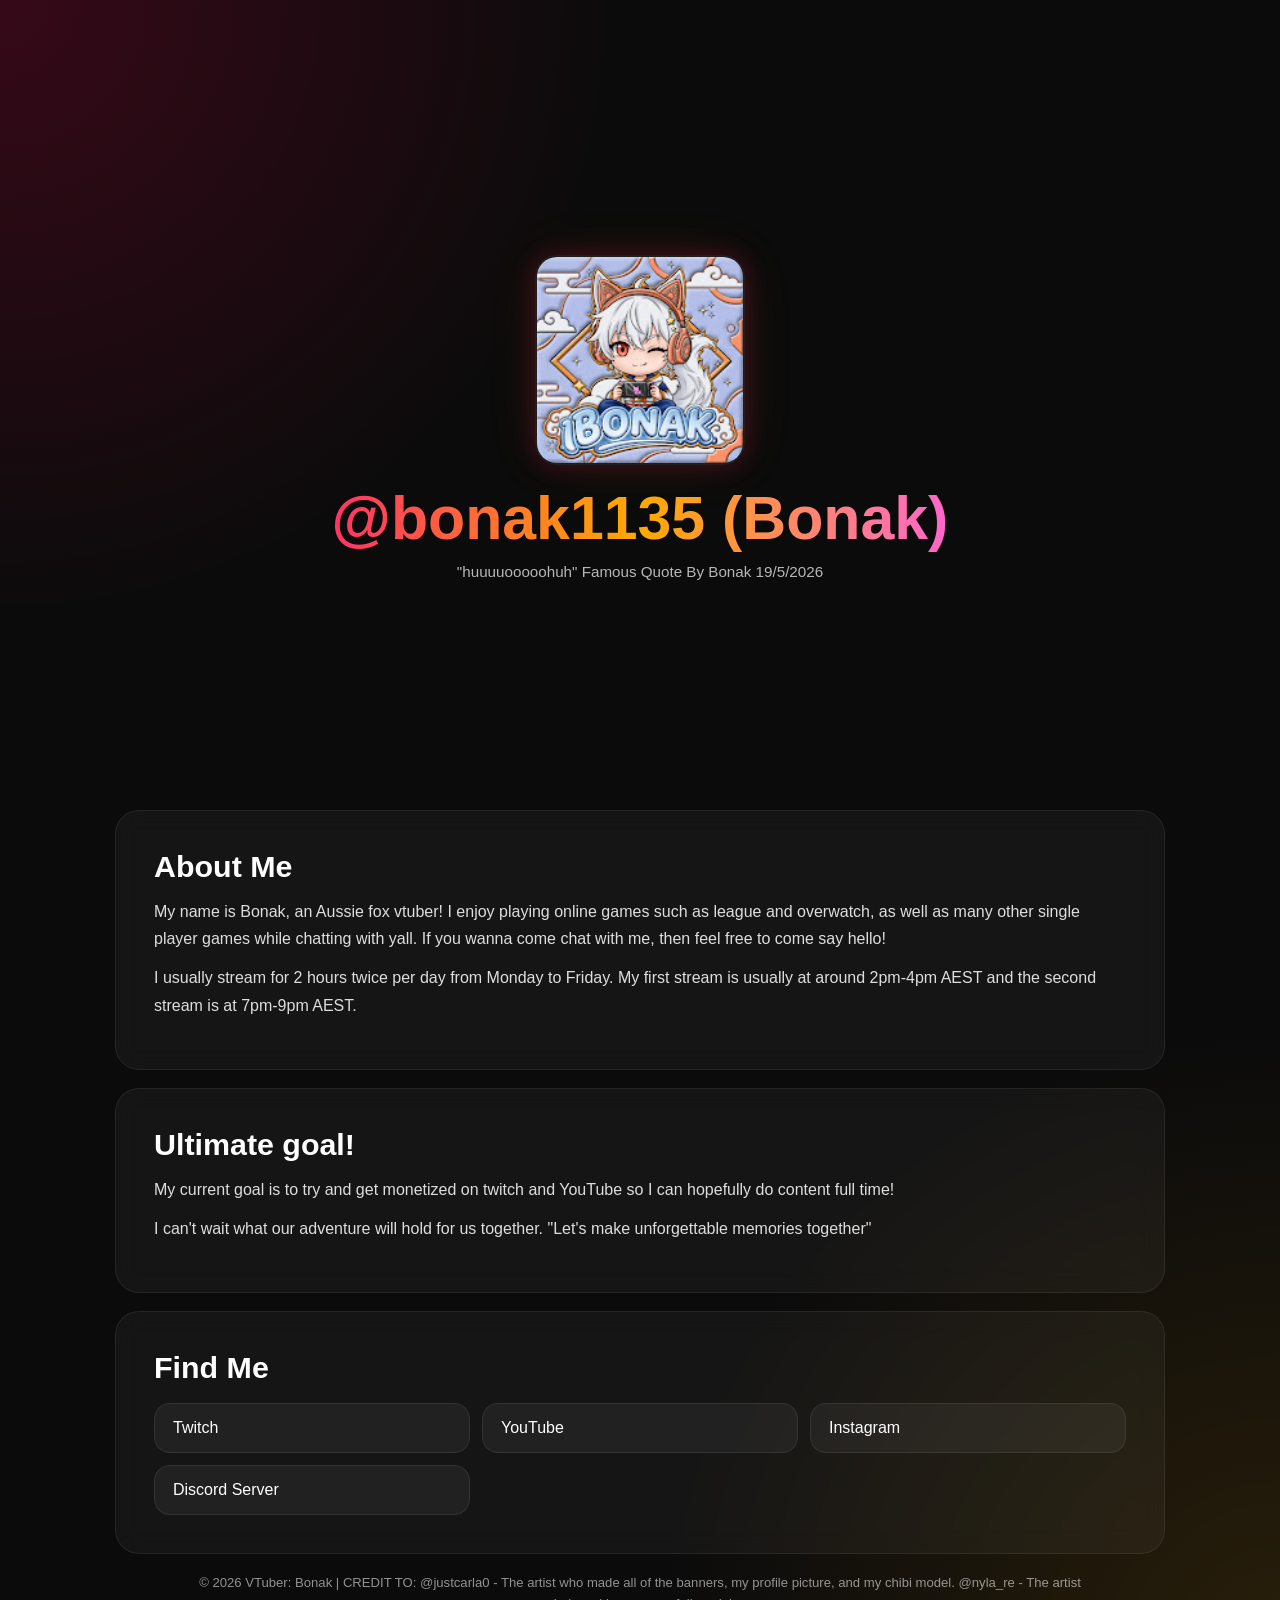
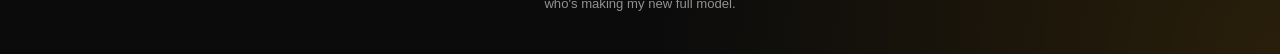
==== index.html @ 0e043fb2 "bonak vt" ====
<!DOCTYPE html>
<html lang="en">
<head>
    <meta charset="UTF-8">
    <meta name="viewport" content="width=device-width, initial-scale=1.0">

    <link rel="stylesheet" href="css/index.css">
    <link rel="icon" type="image/x-icon" href="pic/pfp.jpg">

<!-- Title shown in tab + preview -->
    <title>Bonak VTuber | Aussie Fox Streamer</title>

    <!-- Description for SEO -->
    <meta name="description" content="Aussie fox VTuber streaming games and more! Come chill, chat, and enjoy cozy chaotic vibes 🦊✨">

    <!-- Favicon / Share Images -->
    <link
      rel="icon"
      href="https://bonakvt.creatorpromote.com/pic/pfp.jpg"
      type="image/jpeg"
    />
    <link
      rel="shortcut icon"
      href="https://bonakvt.creatorpromote.com/pic/pfp.jpg"
    />
    <link
      rel="apple-touch-icon"
      href="https://bonakvt.creatorpromote.com/pic/pfp.jpg"
    />

    <!-- Open Graph Meta Tags (Discord, Facebook, etc.) -->
    <meta property="og:title" content="Bonak VTuber 🦊" />
    <meta
      property="og:description"
      content="Streamer streaming games and more! Come say hello ✨"
    />
    <meta
      property="og:image"
      content="https://bonakvt.creatorpromote.com/pic/pfp.jpg"
    />
    <meta
      property="og:url"
      content="https://bonakvt.creatorpromote.com"
    />
    <meta property="og:type" content="website" />

    <!-- Twitter Card -->
    <meta name="twitter:card" content="summary_large_image" />
    <meta name="twitter:title" content="Bonak VTuber 🦊" />
    <meta
      name="twitter:description"
      content="Streamer streaming games and more! Come say hello ✨"
    />
    <meta
      name="twitter:image"
      content="https://bonakvt.creatorpromote.com/pic/pfp.jpg"
    />

</head>
<body>

<!-- HERO -->
<section class="hero">
    <img src="pic/pfp.jpg" class="avatar">

    <h1>@bonak1135 (Bonak)</h1>
    <p class="tagline">"huuuuooooohuh" Famous Quote By Bonak 19/5/2026</p>
</section>

<!-- ABOUT -->
<section class="about">
    <h2>About Me</h2>
    <p>
        My name is Bonak, an Aussie fox vtuber! I enjoy playing online games such as league and overwatch, as well as many other single player games while chatting with yall. If you wanna come chat with me, then feel free to come say hello!
    </p>
    <p>
        I usually stream for 2 hours twice per day from Monday to Friday. My first stream is usually at around 2pm-4pm AEST and the second stream is at 7pm-9pm AEST.
</section>

<!-- Goal -->
<section class="about">
    <h2>Ultimate goal!</h2>
    <p>
       My current goal is to try and get monetized on twitch and YouTube so I can hopefully do content full time!
    </p>
    <p>
        I can't wait what our adventure will hold for us together. "Let's make unforgettable memories together"
</section>

<!-- LINKS -->
<section class="links">
    <h2>Find Me</h2>

    <div class="link-buttons">
        <a href="https://www.twitch.tv/bonak1135" target="_blank">Twitch</a>
        <a href="https://www.youtube.com/@Bonakvtuber" target="_blank">YouTube</a>
        <a href="https://www.instagram.com/bonak_vtuber/" target="_blank">Instagram</a>
        <a href="https://discord.gg/Z7ck9hPsJz" target="_blank">Discord Server</a>

    </div>
</section>

<footer>
    <p>© 2026 VTuber: Bonak | CREDIT TO: @justcarla0 - The artist who made all of the banners, my profile picture, and my chibi model. @nyla_re - The artist who's making my new full model.</p>
</footer>

</body>
</html>
---- css/index.css ----
/* RESET */
* {
    margin: 0;
    padding: 0;
    box-sizing: border-box;
}

html {
    scroll-behavior: smooth;
}

body {
    font-family: "Inter", sans-serif;

    background:
        radial-gradient(circle at top left, rgba(255, 0, 85, 0.18), transparent 30%),
        radial-gradient(circle at bottom right, rgba(255, 170, 0, 0.12), transparent 30%),
        #0b0b0b;

    color: white;

    min-height: 100vh;

    overflow-x: hidden;
}

/* GLOBAL */
section {
    width: 100%;
    padding: 25px 20px;
}

/* HERO */
.hero {
    min-height: 85vh;

    display: flex;
    flex-direction: column;
    justify-content: center;
    align-items: center;

    text-align: center;

    padding-top: 50px;
    padding-bottom: 25px;
}

.avatar {
    width: min(40vw, 210px);

    aspect-ratio: 1/1;

    object-fit: cover;

    border-radius: 22px;

    border: 2px solid rgba(255,255,255,0.08);

    box-shadow:
        0 0 25px rgba(255, 0, 85, 0.22),
        0 0 55px rgba(255, 170, 0, 0.08);

    transition: 0.3s ease;
}

.avatar:hover {
    transform: scale(1.02);
}

.hero h1 {
    margin-top: 18px;

    font-size: clamp(2rem, 5vw, 3.8rem);

    font-weight: 800;

    background: linear-gradient(
        90deg,
        #ff3366,
        #ffaa00,
        #ff66cc
    );

    -webkit-background-clip: text;
    -webkit-text-fill-color: transparent;
}

.tagline {
    margin-top: 10px;

    opacity: 0.7;

    font-size: 0.95rem;

    max-width: 550px;
}

/* CONTENT CARDS */
.about,
.links {
    width: min(100%, 950px);

    margin: 0 auto 18px auto;

    padding: 30px;

    background: rgba(255,255,255,0.045);

    border: 1px solid rgba(255,255,255,0.07);

    border-radius: 24px;

    backdrop-filter: blur(12px);
}

.about h2,
.links h2 {
    margin-bottom: 14px;

    font-size: clamp(1.4rem, 3vw, 1.9rem);

    font-weight: 700;
}

.about p {
    margin-bottom: 12px;

    line-height: 1.7;

    opacity: 0.86;
}

/* LINKS */
.link-buttons {
    display: grid;
    grid-template-columns: 1fr;

    gap: 12px;

    margin-top: 18px;
}

.link-buttons a {
    text-decoration: none;

    color: white;

    padding: 15px 18px;

    border-radius: 16px;

    background: rgba(255,255,255,0.05);

    border: 1px solid rgba(255,255,255,0.08);

    transition:
        transform 0.2s ease,
        background 0.2s ease,
        border 0.2s ease;
}

.link-buttons a:hover {
    transform: translateY(-2px);

    background:
        linear-gradient(
            90deg,
            rgba(255, 0, 85, 0.18),
            rgba(255, 170, 0, 0.18)
        );

    border: 1px solid rgba(255,255,255,0.16);
}

/* FOOTER */
footer {
    max-width: 950px;

    margin: 10px auto 40px auto;

    padding: 0 20px;

    text-align: center;

    font-size: 0.82rem;

    opacity: 0.55;

    line-height: 1.6;
}

/* TABLET */
@media (min-width: 700px) {

    section {
        padding: 35px 30px;
    }

    .about,
    .links {
        padding: 38px;
    }

    .link-buttons {
        grid-template-columns: repeat(3, 1fr);
    }
}

/* LARGE DESKTOP */
@media (min-width: 1200px) {

    .hero {
        min-height: 90vh;
    }

    .about,
    .links {
        width: min(100%, 1050px);
    }
}
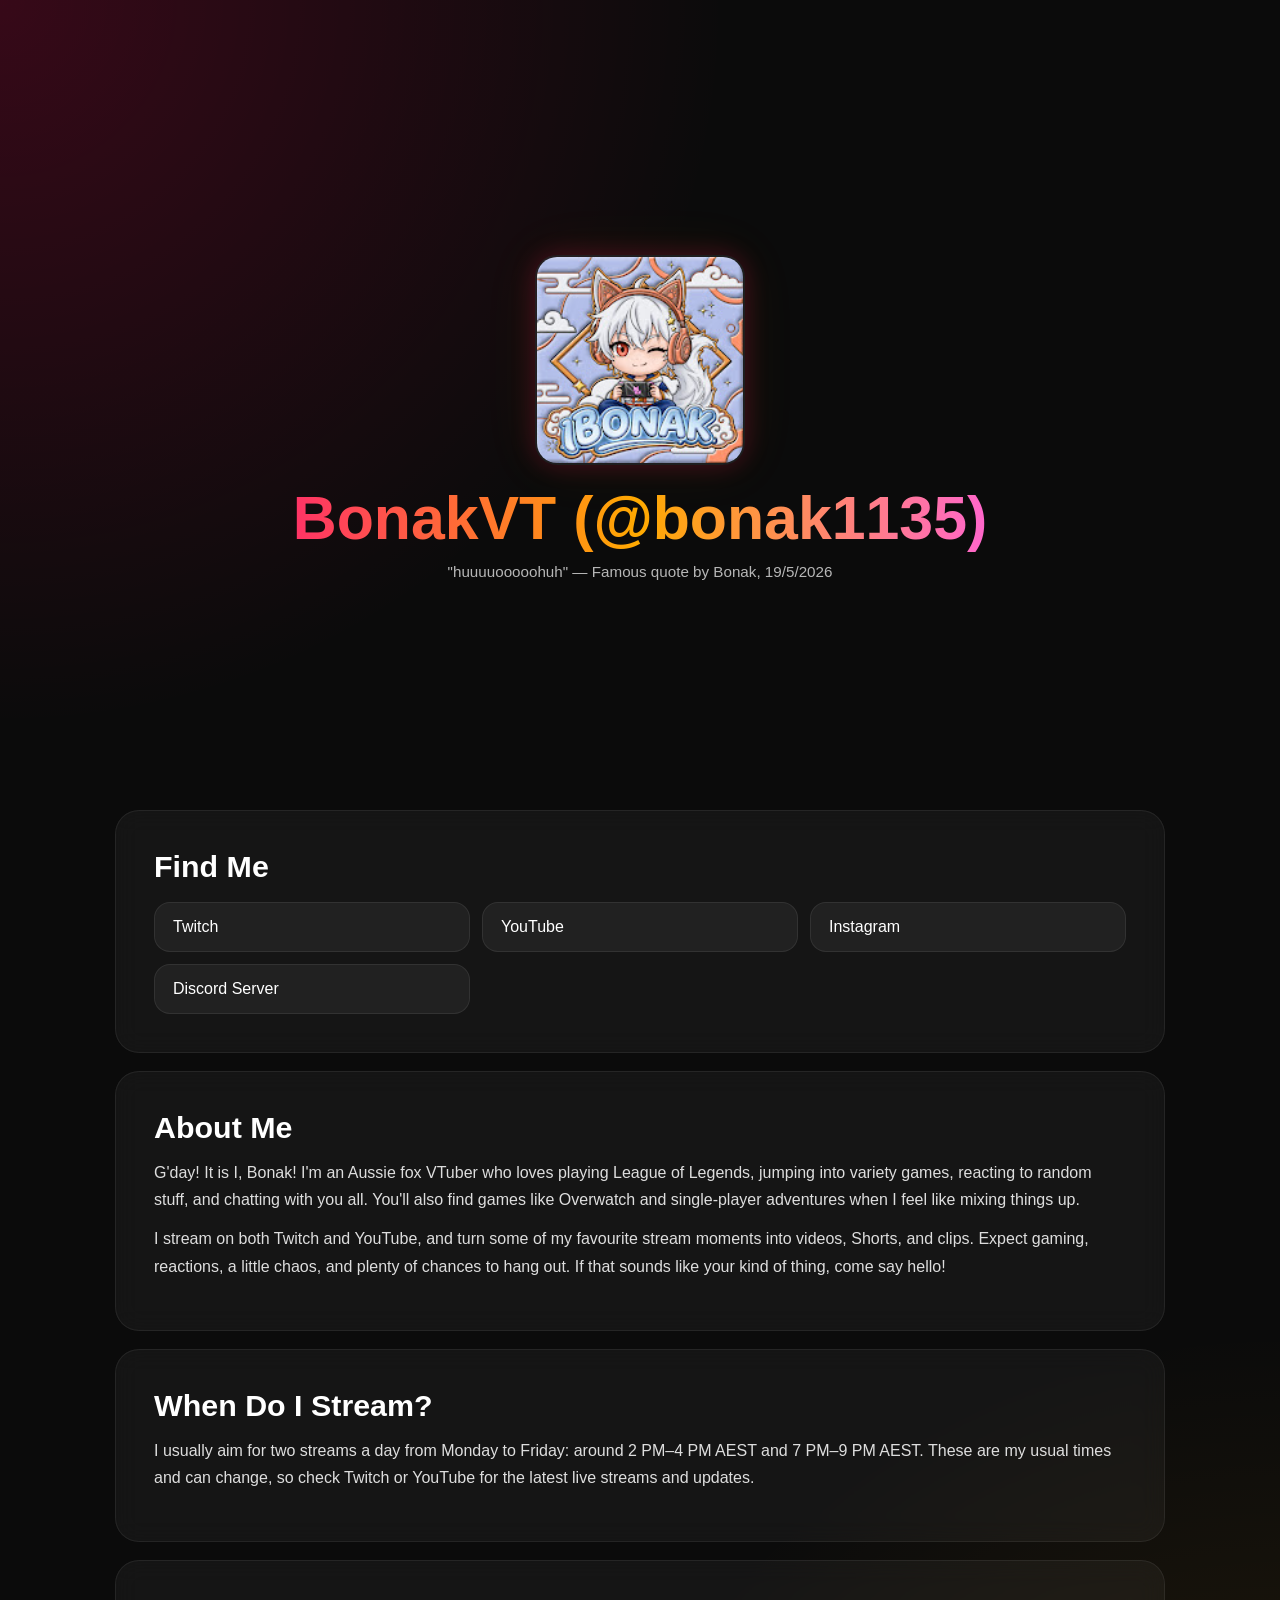
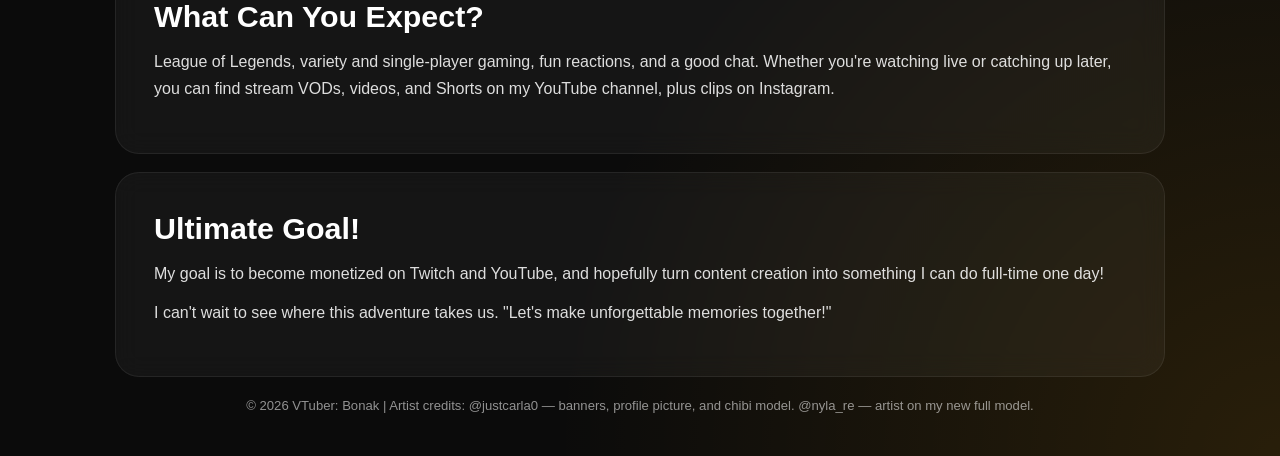
==== commit 1480334a: "update new indfo" ====
--- a/index.html
+++ b/index.html
@@ -1,3 +1,4 @@
+
 <!DOCTYPE html>
 <html lang="en">
 <head>
@@ -5,86 +6,37 @@
     <meta name="viewport" content="width=device-width, initial-scale=1.0">
 
     <link rel="stylesheet" href="css/index.css">
-    <link rel="icon" type="image/x-icon" href="pic/pfp.jpg">
 
-<!-- Title shown in tab + preview -->
-    <title>Bonak VTuber | Aussie Fox Streamer</title>
+    <!-- Page title and search description -->
+    <title>BonakVT | Aussie Fox VTuber &amp; Variety Streamer</title>
+    <meta name="description" content="Meet BonakVT, an Aussie fox VTuber streaming League of Legends, variety games, reactions, and chats on Twitch and YouTube. Check out clips, VODs, and more! 🦊">
 
-    <!-- Description for SEO -->
-    <meta name="description" content="Aussie fox VTuber streaming games and more! Come chill, chat, and enjoy cozy chaotic vibes 🦊✨">
+    <!-- Favicons -->
+    <link rel="icon" href="https://bonakvt.creatorpromote.com/pic/pfp.jpg" type="image/jpeg">
+    <link rel="shortcut icon" href="https://bonakvt.creatorpromote.com/pic/pfp.jpg">
+    <link rel="apple-touch-icon" href="https://bonakvt.creatorpromote.com/pic/pfp.jpg">
 
-    <!-- Favicon / Share Images -->
-    <link
-      rel="icon"
-      href="https://bonakvt.creatorpromote.com/pic/pfp.jpg"
-      type="image/jpeg"
-    />
-    <link
-      rel="shortcut icon"
-      href="https://bonakvt.creatorpromote.com/pic/pfp.jpg"
-    />
-    <link
-      rel="apple-touch-icon"
-      href="https://bonakvt.creatorpromote.com/pic/pfp.jpg"
-    />
+    <!-- Social sharing previews (Discord, Facebook, etc.) -->
+    <meta property="og:title" content="BonakVT 🦊 | Aussie Fox VTuber">
+    <meta property="og:description" content="League of Legends, variety gaming, reactions, and chaotic chats with Aussie fox VTuber Bonak. Catch streams, clips, and VODs!">
+    <meta property="og:image" content="https://bonakvt.creatorpromote.com/pic/pfp.jpg">
+    <meta property="og:url" content="https://bonakvt.creatorpromote.com">
+    <meta property="og:type" content="website">
 
-    <!-- Open Graph Meta Tags (Discord, Facebook, etc.) -->
-    <meta property="og:title" content="Bonak VTuber 🦊" />
-    <meta
-      property="og:description"
-      content="Streamer streaming games and more! Come say hello ✨"
-    />
-    <meta
-      property="og:image"
-      content="https://bonakvt.creatorpromote.com/pic/pfp.jpg"
-    />
-    <meta
-      property="og:url"
-      content="https://bonakvt.creatorpromote.com"
-    />
-    <meta property="og:type" content="website" />
-
-    <!-- Twitter Card -->
-    <meta name="twitter:card" content="summary_large_image" />
-    <meta name="twitter:title" content="Bonak VTuber 🦊" />
-    <meta
-      name="twitter:description"
-      content="Streamer streaming games and more! Come say hello ✨"
-    />
-    <meta
-      name="twitter:image"
-      content="https://bonakvt.creatorpromote.com/pic/pfp.jpg"
-    />
-
+    <!-- X / Twitter card -->
+    <meta name="twitter:card" content="summary_large_image">
+    <meta name="twitter:title" content="BonakVT 🦊 | Aussie Fox VTuber">
+    <meta name="twitter:description" content="League of Legends, variety games, reactions, and streams with BonakVT. Come hang out! 🦊">
+    <meta name="twitter:image" content="https://bonakvt.creatorpromote.com/pic/pfp.jpg">
 </head>
 <body>
 
 <!-- HERO -->
 <section class="hero">
-    <img src="pic/pfp.jpg" class="avatar">
+    <img src="pic/pfp.jpg" class="avatar" alt="BonakVT's fox VTuber profile picture">
 
-    <h1>@bonak1135 (Bonak)</h1>
-    <p class="tagline">"huuuuooooohuh" Famous Quote By Bonak 19/5/2026</p>
-</section>
-
-<!-- ABOUT -->
-<section class="about">
-    <h2>About Me</h2>
-    <p>
-        My name is Bonak, an Aussie fox vtuber! I enjoy playing online games such as league and overwatch, as well as many other single player games while chatting with yall. If you wanna come chat with me, then feel free to come say hello!
-    </p>
-    <p>
-        I usually stream for 2 hours twice per day from Monday to Friday. My first stream is usually at around 2pm-4pm AEST and the second stream is at 7pm-9pm AEST.
-</section>
-
-<!-- Goal -->
-<section class="about">
-    <h2>Ultimate goal!</h2>
-    <p>
-       My current goal is to try and get monetized on twitch and YouTube so I can hopefully do content full time!
-    </p>
-    <p>
-        I can't wait what our adventure will hold for us together. "Let's make unforgettable memories together"
+    <h1>BonakVT (@bonak1135)</h1>
+    <p class="tagline">"huuuuooooohuh" — Famous quote by Bonak, 19/5/2026</p>
 </section>
 
 <!-- LINKS -->
@@ -92,17 +44,68 @@
     <h2>Find Me</h2>
 
     <div class="link-buttons">
-        <a href="https://www.twitch.tv/bonak1135" target="_blank">Twitch</a>
-        <a href="https://www.youtube.com/@Bonakvtuber" target="_blank">YouTube</a>
-        <a href="https://www.instagram.com/bonak_vtuber/" target="_blank">Instagram</a>
-        <a href="https://discord.gg/Z7ck9hPsJz" target="_blank">Discord Server</a>
-
+        <a href="https://www.twitch.tv/bonak1135" target="_blank" rel="noopener noreferrer">Twitch</a>
+        <a href="https://www.youtube.com/@Bonakvtuber" target="_blank" rel="noopener noreferrer">YouTube</a>
+        <a href="https://www.instagram.com/bonak_vtuber/" target="_blank" rel="noopener noreferrer">Instagram</a>
+        <a href="https://discord.gg/Z7ck9hPsJz" target="_blank" rel="noopener noreferrer">Discord Server</a>
     </div>
 </section>
 
+<!-- ABOUT -->
+<section class="about">
+    <h2>About Me</h2>
+    <p>
+        G'day! It is I, Bonak! I'm an Aussie fox VTuber who loves playing League of Legends,
+        jumping into variety games, reacting to random stuff, and chatting with you all.
+        You'll also find games like Overwatch and single-player adventures when I feel like mixing things up.
+    </p>
+    <p>
+        I stream on both Twitch and YouTube, and turn some of my favourite stream moments into videos,
+        Shorts, and clips. Expect gaming, reactions, a little chaos, and plenty of chances to hang out.
+        If that sounds like your kind of thing, come say hello!
+    </p>
+</section>
+
+<!-- STREAMING SCHEDULE -->
+<section class="about">
+    <h2>When Do I Stream?</h2>
+    <p>
+        I usually aim for two streams a day from Monday to Friday: around 2 PM–4 PM AEST
+        and 7 PM–9 PM AEST. These are my usual times and can change, so check Twitch or
+        YouTube for the latest live streams and updates.
+    </p>
+</section>
+
+<!-- CONTENT -->
+<section class="about">
+    <h2>What Can You Expect?</h2>
+    <p>
+        League of Legends, variety and single-player gaming, fun reactions, and a good chat.
+        Whether you're watching live or catching up later, you can find stream VODs,
+        videos, and Shorts on my YouTube channel, plus clips on Instagram.
+    </p>
+</section>
+
+<!-- GOAL -->
+<section class="about">
+    <h2>Ultimate Goal!</h2>
+    <p>
+        My goal is to become monetized on Twitch and YouTube, and hopefully turn content
+        creation into something I can do full-time one day!
+    </p>
+    <p>
+        I can't wait to see where this adventure takes us. "Let's make unforgettable memories together!"
+    </p>
+</section>
+
+
+
 <footer>
-    <p>© 2026 VTuber: Bonak | CREDIT TO: @justcarla0 - The artist who made all of the banners, my profile picture, and my chibi model. @nyla_re - The artist who's making my new full model.</p>
+    <p>
+        © 2026 VTuber: Bonak | Artist credits: @justcarla0 — banners, profile picture, and chibi model.
+        @nyla_re — artist on my new full model.
+    </p>
 </footer>
 
 </body>
-</html>+</html>
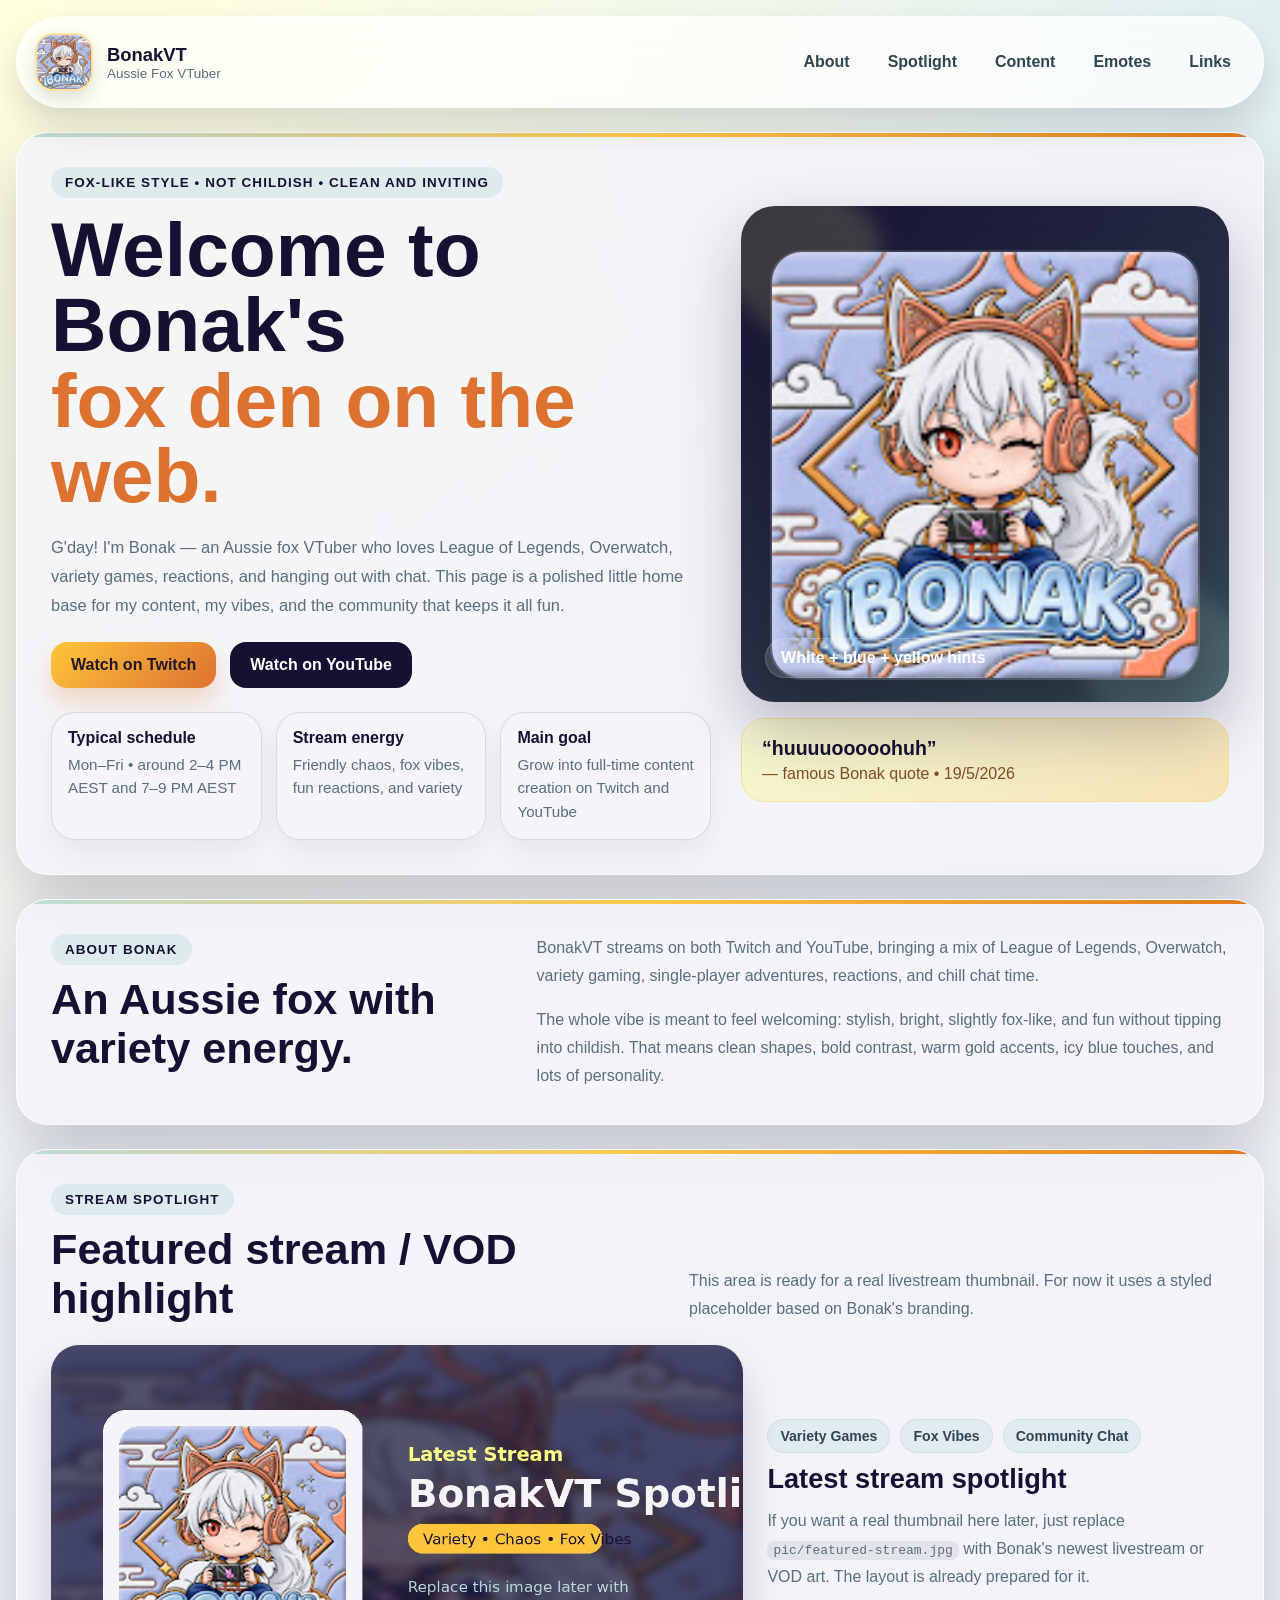
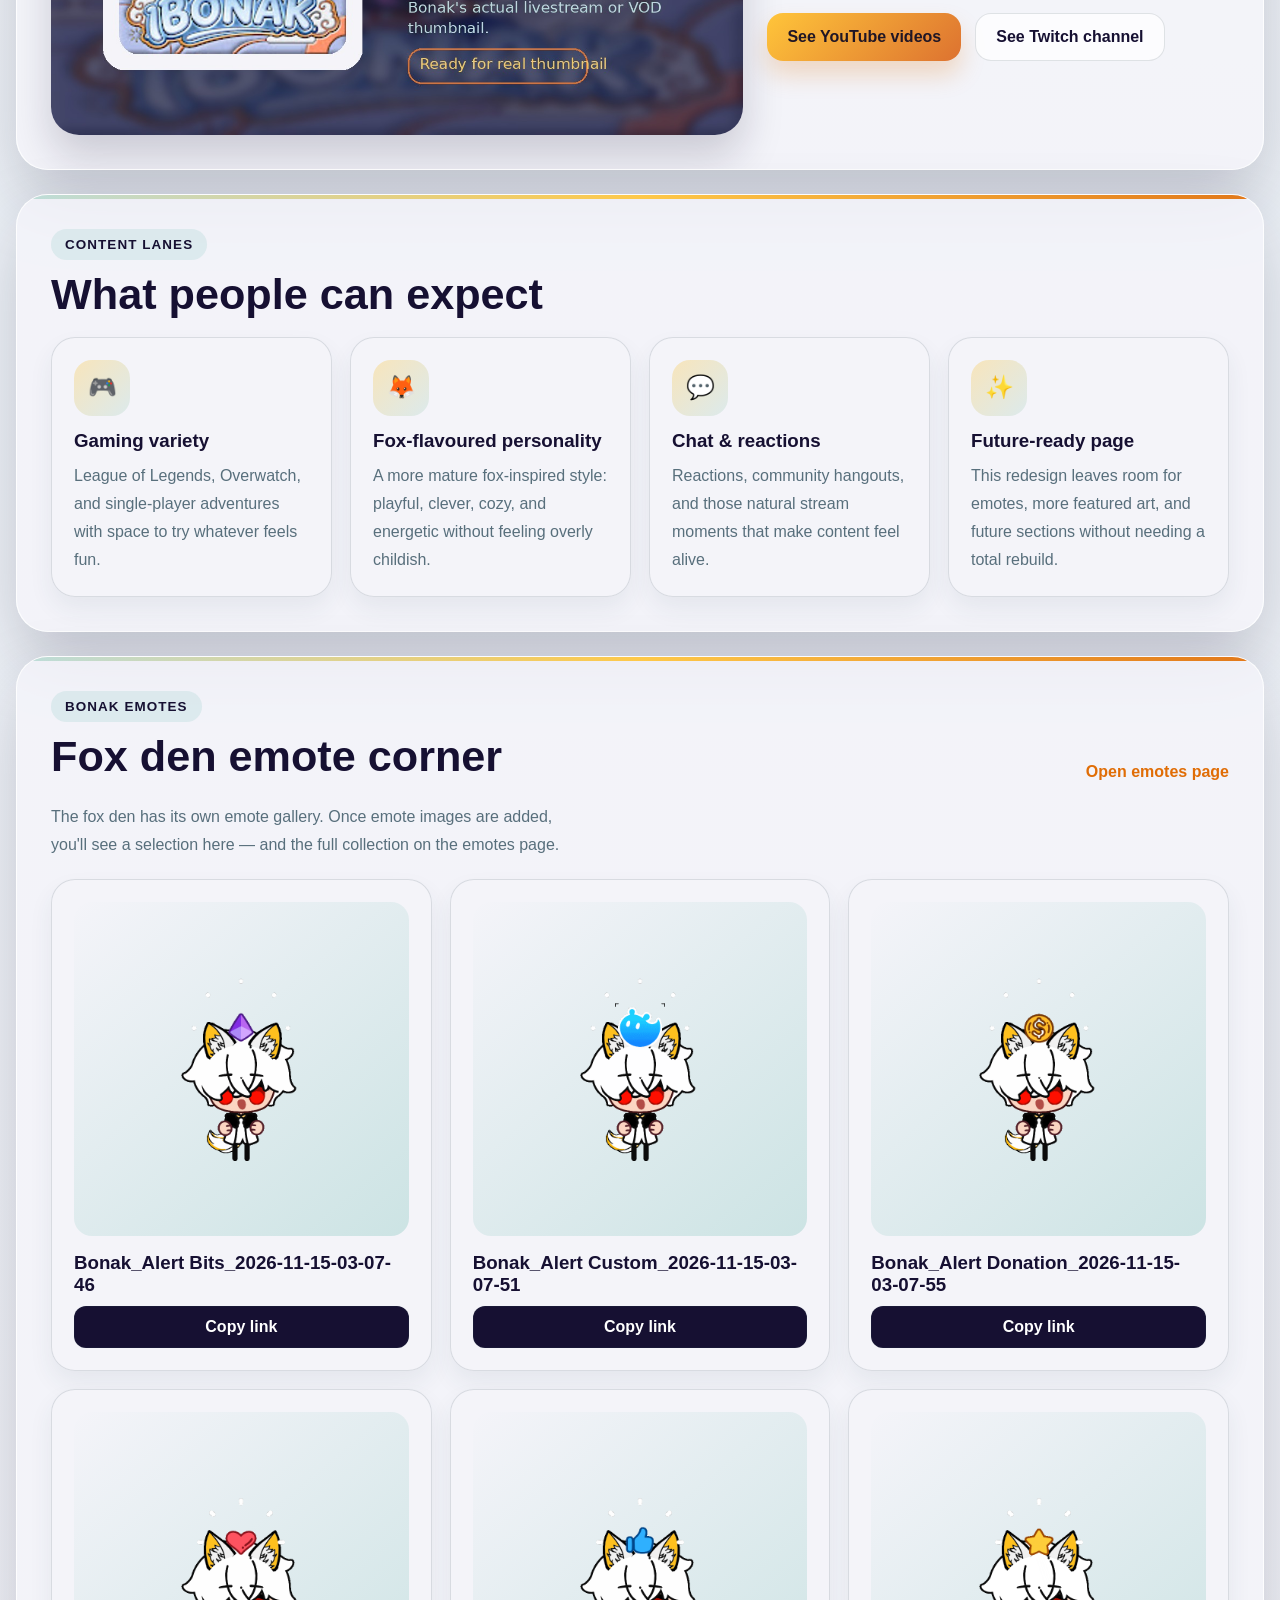
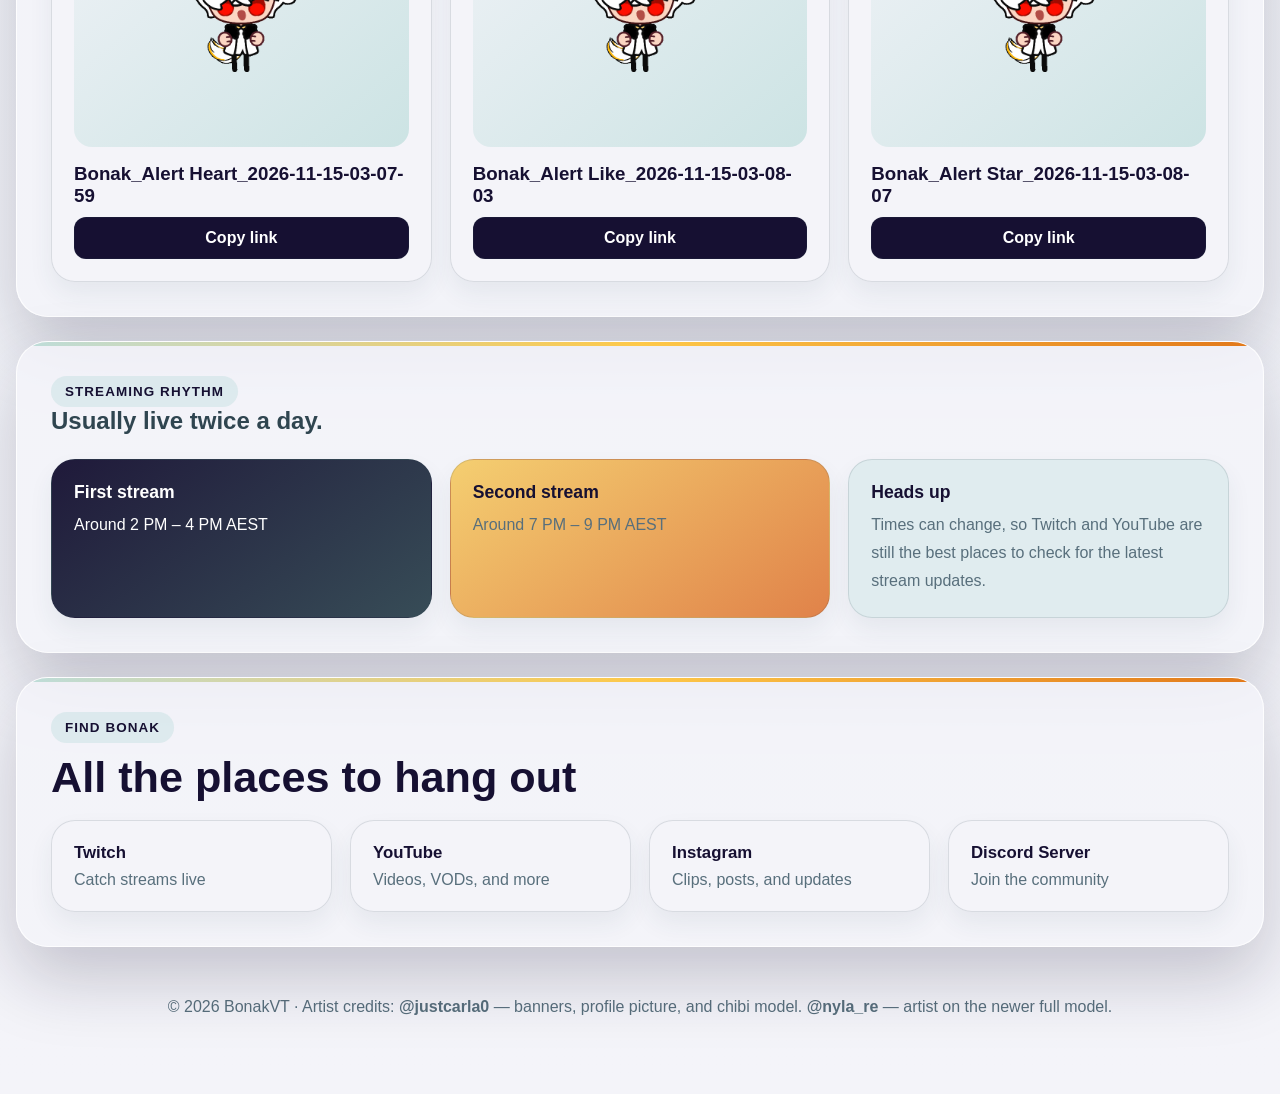
==== commit 7614e4d9: "emotes" ====
--- a/index.html
+++ b/index.html
@@ -1,111 +1,247 @@
-
 <!DOCTYPE html>
 <html lang="en">
 <head>
-    <meta charset="UTF-8">
-    <meta name="viewport" content="width=device-width, initial-scale=1.0">
-
-    <link rel="stylesheet" href="css/index.css">
-
-    <!-- Page title and search description -->
-    <title>BonakVT | Aussie Fox VTuber &amp; Variety Streamer</title>
-    <meta name="description" content="Meet BonakVT, an Aussie fox VTuber streaming League of Legends, variety games, reactions, and chats on Twitch and YouTube. Check out clips, VODs, and more! 🦊">
-
-    <!-- Favicons -->
-    <link rel="icon" href="https://bonakvt.creatorpromote.com/pic/pfp.jpg" type="image/jpeg">
-    <link rel="shortcut icon" href="https://bonakvt.creatorpromote.com/pic/pfp.jpg">
-    <link rel="apple-touch-icon" href="https://bonakvt.creatorpromote.com/pic/pfp.jpg">
-
-    <!-- Social sharing previews (Discord, Facebook, etc.) -->
-    <meta property="og:title" content="BonakVT 🦊 | Aussie Fox VTuber">
-    <meta property="og:description" content="League of Legends, variety gaming, reactions, and chaotic chats with Aussie fox VTuber Bonak. Catch streams, clips, and VODs!">
-    <meta property="og:image" content="https://bonakvt.creatorpromote.com/pic/pfp.jpg">
-    <meta property="og:url" content="https://bonakvt.creatorpromote.com">
-    <meta property="og:type" content="website">
-
-    <!-- X / Twitter card -->
-    <meta name="twitter:card" content="summary_large_image">
-    <meta name="twitter:title" content="BonakVT 🦊 | Aussie Fox VTuber">
-    <meta name="twitter:description" content="League of Legends, variety games, reactions, and streams with BonakVT. Come hang out! 🦊">
-    <meta name="twitter:image" content="https://bonakvt.creatorpromote.com/pic/pfp.jpg">
+  <meta charset="UTF-8">
+  <meta name="viewport" content="width=device-width, initial-scale=1.0">
+  <title>BonakVT | Aussie Fox VTuber</title>
+  <meta name="description" content="BonakVT is an Aussie fox VTuber bringing variety games, livestream chaos, chill chats, and unforgettable vibes across Twitch and YouTube.">
+  <meta property="og:title" content="BonakVT 🦊 | Aussie Fox VTuber">
+  <meta property="og:description" content="Variety streams, fun chaos, fox vibes, and a clean new home for BonakVT.">
+  <meta property="og:image" content="https://bonakvt.creatorpromote.com/pic/pfp.jpg">
+  <meta property="og:url" content="https://bonakvt.creatorpromote.com">
+  <meta property="og:type" content="website">
+  <meta name="twitter:card" content="summary_large_image">
+  <meta name="twitter:title" content="BonakVT 🦊 | Aussie Fox VTuber">
+  <meta name="twitter:description" content="Step into BonakVT's fox den for variety streams, fun chaos, and community vibes.">
+  <meta name="twitter:image" content="https://bonakvt.creatorpromote.com/pic/pfp.jpg">
+  <link rel="icon" href="pic/pfp.jpg" type="image/jpeg">
+  <link rel="shortcut icon" href="pic/pfp.jpg">
+  <link rel="apple-touch-icon" href="pic/pfp.jpg">
+  <link rel="stylesheet" href="css/index.css">
 </head>
 <body>
-
-<!-- HERO -->
-<section class="hero">
-    <img src="pic/pfp.jpg" class="avatar" alt="BonakVT's fox VTuber profile picture">
-
-    <h1>BonakVT (@bonak1135)</h1>
-    <p class="tagline">"huuuuooooohuh" — Famous quote by Bonak, 19/5/2026</p>
-</section>
-
-<!-- LINKS -->
-<section class="links">
-    <h2>Find Me</h2>
-
-    <div class="link-buttons">
-        <a href="https://www.twitch.tv/bonak1135" target="_blank" rel="noopener noreferrer">Twitch</a>
-        <a href="https://www.youtube.com/@Bonakvtuber" target="_blank" rel="noopener noreferrer">YouTube</a>
-        <a href="https://www.instagram.com/bonak_vtuber/" target="_blank" rel="noopener noreferrer">Instagram</a>
-        <a href="https://discord.gg/Z7ck9hPsJz" target="_blank" rel="noopener noreferrer">Discord Server</a>
-    </div>
-</section>
-
-<!-- ABOUT -->
-<section class="about">
-    <h2>About Me</h2>
-    <p>
-        G'day! It is I, Bonak! I'm an Aussie fox VTuber who loves playing League of Legends,
-        jumping into variety games, reacting to random stuff, and chatting with you all.
-        You'll also find games like Overwatch and single-player adventures when I feel like mixing things up.
-    </p>
-    <p>
-        I stream on both Twitch and YouTube, and turn some of my favourite stream moments into videos,
-        Shorts, and clips. Expect gaming, reactions, a little chaos, and plenty of chances to hang out.
-        If that sounds like your kind of thing, come say hello!
-    </p>
-</section>
-
-<!-- STREAMING SCHEDULE -->
-<section class="about">
-    <h2>When Do I Stream?</h2>
-    <p>
-        I usually aim for two streams a day from Monday to Friday: around 2 PM–4 PM AEST
-        and 7 PM–9 PM AEST. These are my usual times and can change, so check Twitch or
-        YouTube for the latest live streams and updates.
-    </p>
-</section>
-
-<!-- CONTENT -->
-<section class="about">
-    <h2>What Can You Expect?</h2>
-    <p>
-        League of Legends, variety and single-player gaming, fun reactions, and a good chat.
-        Whether you're watching live or catching up later, you can find stream VODs,
-        videos, and Shorts on my YouTube channel, plus clips on Instagram.
-    </p>
-</section>
-
-<!-- GOAL -->
-<section class="about">
-    <h2>Ultimate Goal!</h2>
-    <p>
-        My goal is to become monetized on Twitch and YouTube, and hopefully turn content
-        creation into something I can do full-time one day!
-    </p>
-    <p>
-        I can't wait to see where this adventure takes us. "Let's make unforgettable memories together!"
-    </p>
-</section>
-
-
-
-<footer>
-    <p>
-        © 2026 VTuber: Bonak | Artist credits: @justcarla0 — banners, profile picture, and chibi model.
-        @nyla_re — artist on my new full model.
-    </p>
-</footer>
-
+  <div class="site-shell">
+    <header class="topbar">
+      <a class="brand" href="#top" aria-label="BonakVT home">
+        <img src="pic/pfp.jpg" alt="BonakVT profile picture" class="brand-avatar">
+        <div>
+          <span class="brand-name">BonakVT</span>
+          <span class="brand-sub">Aussie Fox VTuber</span>
+        </div>
+      </a>
+
+      <button class="nav-toggle" aria-expanded="false" aria-label="Open menu">
+        <span></span><span></span><span></span>
+      </button>
+
+      <nav class="nav-menu">
+        <a href="#about">About</a>
+        <a href="#spotlight">Spotlight</a>
+        <a href="#content">Content</a>
+        <a href="#emotes">Emotes</a>
+        <a href="#links">Links</a>
+      </nav>
+    </header>
+
+    <main id="top">
+      <section class="hero panel hero-panel">
+        <div class="hero-copy">
+          <span class="eyebrow">Fox-like style • not childish • clean and inviting</span>
+          <h1>Welcome to Bonak's<br><span>fox den on the web.</span></h1>
+          <p class="hero-text">
+            G'day! I'm Bonak — an Aussie fox VTuber who loves League of Legends, Overwatch, variety games,
+            reactions, and hanging out with chat. This page is a polished little home base for my content,
+            my vibes, and the community that keeps it all fun.
+          </p>
+
+          <div class="hero-actions">
+            <a href="https://www.twitch.tv/bonakvt" target="_blank" rel="noopener noreferrer" class="btn btn-primary">Watch on Twitch</a>
+            <a href="https://www.youtube.com/@Bonakvtuber" target="_blank" rel="noopener noreferrer" class="btn btn-secondary">Watch on YouTube</a>
+          </div>
+
+          <div class="hero-meta">
+            <article class="meta-card">
+              <strong>Typical schedule</strong>
+              <span>Mon–Fri • around 2–4 PM AEST and 7–9 PM AEST</span>
+            </article>
+            <article class="meta-card">
+              <strong>Stream energy</strong>
+              <span>Friendly chaos, fox vibes, fun reactions, and variety</span>
+            </article>
+            <article class="meta-card">
+              <strong>Main goal</strong>
+              <span>Grow into full-time content creation on Twitch and YouTube</span>
+            </article>
+          </div>
+        </div>
+
+        <div class="hero-visual">
+          <div class="visual-card">
+            <div class="visual-glow"></div>
+            <img src="pic/pfp.jpg" alt="BonakVT fox VTuber avatar" class="hero-avatar">
+            <div class="visual-badge">White + blue + yellow hints</div>
+          </div>
+          <div class="quote-box">
+            <p>“huuuuooooohuh”</p>
+            <span>— famous Bonak quote • 19/5/2026</span>
+          </div>
+        </div>
+      </section>
+
+      <section id="about" class="panel split-panel">
+        <div>
+          <span class="section-kicker">About Bonak</span>
+          <h2>An Aussie fox with variety energy.</h2>
+        </div>
+        <div class="copy-stack">
+          <p>
+            BonakVT streams on both Twitch and YouTube, bringing a mix of League of Legends,
+            Overwatch, variety gaming, single-player adventures, reactions, and chill chat time.
+          </p>
+          <p>
+            The whole vibe is meant to feel welcoming: stylish, bright, slightly fox-like,
+            and fun without tipping into childish. That means clean shapes, bold contrast,
+            warm gold accents, icy blue touches, and lots of personality.
+          </p>
+        </div>
+      </section>
+
+      <section id="spotlight" class="panel spotlight-panel">
+        <div class="panel-heading">
+          <div>
+            <span class="section-kicker">Stream spotlight</span>
+            <h2>Featured stream / VOD highlight</h2>
+          </div>
+          <p class="section-note">This area is ready for a real livestream thumbnail. For now it uses a styled placeholder based on Bonak's branding.</p>
+        </div>
+
+        <div class="spotlight-layout">
+          <div class="spotlight-thumb-wrap">
+            <img src="pic/featured-stream.jpg" alt="BonakVT featured stream thumbnail placeholder" class="spotlight-thumb">
+          </div>
+
+          <div class="spotlight-info">
+            <div class="pill-row">
+              <span class="pill">Variety Games</span>
+              <span class="pill">Fox Vibes</span>
+              <span class="pill">Community Chat</span>
+            </div>
+            <h3>Latest stream spotlight</h3>
+            <p>
+              If you want a real thumbnail here later, just replace <code>pic/featured-stream.jpg</code> with Bonak's newest livestream or VOD art.
+              The layout is already prepared for it.
+            </p>
+            <div class="spotlight-actions">
+              <a href="https://www.youtube.com/@Bonakvtuber" target="_blank" rel="noopener noreferrer" class="btn btn-primary">See YouTube videos</a>
+              <a href="https://www.twitch.tv/bonakvt" target="_blank" rel="noopener noreferrer" class="btn btn-ghost">See Twitch channel</a>
+            </div>
+          </div>
+        </div>
+      </section>
+
+      <section id="content" class="panel">
+        <div class="panel-heading compact-gap">
+          <div>
+            <span class="section-kicker">Content lanes</span>
+            <h2>What people can expect</h2>
+          </div>
+        </div>
+        <div class="content-grid">
+          <article class="content-card">
+            <div class="content-icon">🎮</div>
+            <h3>Gaming variety</h3>
+            <p>League of Legends, Overwatch, and single-player adventures with space to try whatever feels fun.</p>
+          </article>
+          <article class="content-card">
+            <div class="content-icon">🦊</div>
+            <h3>Fox-flavoured personality</h3>
+            <p>A more mature fox-inspired style: playful, clever, cozy, and energetic without feeling overly childish.</p>
+          </article>
+          <article class="content-card">
+            <div class="content-icon">💬</div>
+            <h3>Chat & reactions</h3>
+            <p>Reactions, community hangouts, and those natural stream moments that make content feel alive.</p>
+          </article>
+          <article class="content-card">
+            <div class="content-icon">✨</div>
+            <h3>Future-ready page</h3>
+            <p>This redesign leaves room for emotes, more featured art, and future sections without needing a total rebuild.</p>
+          </article>
+        </div>
+      </section>
+
+      <section id="emotes" class="panel emote-panel">
+        <div class="panel-heading">
+          <div>
+            <span class="section-kicker">Bonak emotes</span>
+            <h2>Fox den emote corner</h2>
+          </div>
+          <a href="emotes.html" class="text-link">Open emotes page</a>
+        </div>
+        <p class="section-note left-align">
+          The fox den has its own emote gallery. Once emote images are added, you'll see a selection here — and the full collection on the emotes page.
+        </p>
+        <div id="homepage-emote-gallery" class="emote-grid"></div>
+      </section>
+
+      <section class="panel schedule-panel">
+        <div>
+          <span class="section-kicker">Streaming rhythm</span>
+          <h2>Usually live twice a day.</h2>
+        </div>
+        <div class="schedule-grid">
+          <div class="schedule-card dark">
+            <strong>First stream</strong>
+            <span>Around 2 PM – 4 PM AEST</span>
+          </div>
+          <div class="schedule-card warm">
+            <strong>Second stream</strong>
+            <span>Around 7 PM – 9 PM AEST</span>
+          </div>
+          <div class="schedule-card light">
+            <strong>Heads up</strong>
+            <span>Times can change, so Twitch and YouTube are still the best places to check for the latest stream updates.</span>
+          </div>
+        </div>
+      </section>
+
+      <section id="links" class="panel links-panel">
+        <div class="panel-heading compact-gap">
+          <div>
+            <span class="section-kicker">Find Bonak</span>
+            <h2>All the places to hang out</h2>
+          </div>
+        </div>
+        <div class="link-buttons">
+          <a href="https://www.twitch.tv/bonakvt" target="_blank" rel="noopener noreferrer" class="link-card">
+            <strong>Twitch</strong>
+            <span>Catch streams live</span>
+          </a>
+          <a href="https://www.youtube.com/@Bonakvtuber" target="_blank" rel="noopener noreferrer" class="link-card">
+            <strong>YouTube</strong>
+            <span>Videos, VODs, and more</span>
+          </a>
+          <a href="https://www.instagram.com/bonak_vtuber/" target="_blank" rel="noopener noreferrer" class="link-card">
+            <strong>Instagram</strong>
+            <span>Clips, posts, and updates</span>
+          </a>
+          <a href="https://discord.gg/Z7ck9hPsJz" target="_blank" rel="noopener noreferrer" class="link-card">
+            <strong>Discord Server</strong>
+            <span>Join the community</span>
+          </a>
+        </div>
+      </section>
+    </main>
+
+    <footer class="footer">
+      <p>
+        © <span id="year"></span> BonakVT · Artist credits: <strong>@justcarla0</strong> — banners, profile picture, and chibi model.
+        <strong>@nyla_re</strong> — artist on the newer full model.
+      </p>
+    </footer>
+  </div>
+
+  <script src="js/index.js"></script>
+  <script src="js/emotes.js" defer></script>
 </body>
 </html>
--- a/css/index.css
+++ b/css/index.css
@@ -1,220 +1,448 @@
-/* RESET */
-* {
-    margin: 0;
-    padding: 0;
-    box-sizing: border-box;
-}
-
-html {
-    scroll-behavior: smooth;
-}
-
+:root {
+  --bg-deep: #161032;
+  --bg-soft: #f4f4f9;
+  --panel: rgba(244, 244, 249, 0.84);
+  --panel-strong: rgba(244, 244, 249, 0.95);
+  --ink: #2f4550;
+  --ink-soft: #586f7c;
+  --sky: #b8dbd9;
+  --gold: #ffc53a;
+  --gold-soft: #faff81;
+  --orange: #e06d06;
+  --fox: #dd7230;
+  --brown: #854d27;
+  --line: rgba(47, 69, 80, 0.14);
+  --shadow-lg: 0 30px 70px rgba(22, 16, 50, 0.22);
+  --shadow-md: 0 16px 34px rgba(22, 16, 50, 0.14);
+  --radius-xl: 32px;
+  --radius-lg: 24px;
+  --radius-md: 18px;
+  --max: 1180px;
+}
+
+* { box-sizing: border-box; margin: 0; padding: 0; }
+html { scroll-behavior: smooth; }
 body {
-    font-family: "Inter", sans-serif;
-
-    background:
-        radial-gradient(circle at top left, rgba(255, 0, 85, 0.18), transparent 30%),
-        radial-gradient(circle at bottom right, rgba(255, 170, 0, 0.12), transparent 30%),
-        #0b0b0b;
-
-    color: white;
-
-    min-height: 100vh;
-
-    overflow-x: hidden;
-}
-
-/* GLOBAL */
-section {
+  font-family: Inter, "Segoe UI", Roboto, Arial, sans-serif;
+  color: var(--ink);
+  min-height: 100vh;
+  background:
+    radial-gradient(circle at top left, rgba(250, 255, 129, 0.28), transparent 26%),
+    radial-gradient(circle at top right, rgba(184, 219, 217, 0.42), transparent 24%),
+    linear-gradient(180deg, #ffffff 0%, #eef3f8 42%, #f4f4f9 100%);
+}
+
+a { color: inherit; }
+img { max-width: 100%; display: block; }
+.site-shell { width: min(calc(100% - 32px), 1260px); margin: 0 auto; }
+
+.topbar {
+  position: sticky;
+  top: 16px;
+  z-index: 20;
+  margin: 16px auto 24px;
+  padding: 16px 18px;
+  display: flex;
+  align-items: center;
+  justify-content: space-between;
+  gap: 16px;
+  background: rgba(255, 255, 255, 0.7);
+  backdrop-filter: blur(16px);
+  border: 1px solid rgba(255,255,255,0.7);
+  box-shadow: var(--shadow-md);
+  border-radius: 999px;
+}
+.brand {
+  display: flex;
+  align-items: center;
+  gap: 14px;
+  text-decoration: none;
+}
+.brand-avatar {
+  width: 58px;
+  height: 58px;
+  border-radius: 18px;
+  object-fit: cover;
+  border: 2px solid rgba(255, 197, 58, 0.5);
+  box-shadow: 0 8px 18px rgba(47,69,80,0.16);
+}
+.brand-name, .brand-sub { display: block; }
+.brand-name { font-size: 1.15rem; font-weight: 800; color: var(--bg-deep); }
+.brand-sub { font-size: 0.84rem; color: var(--ink-soft); }
+
+.nav-menu {
+  display: flex;
+  align-items: center;
+  gap: 10px;
+}
+.nav-menu a {
+  text-decoration: none;
+  padding: 10px 14px;
+  border-radius: 999px;
+  color: var(--ink);
+  font-weight: 600;
+  transition: 0.25s ease;
+}
+.nav-menu a:hover {
+  background: rgba(184,219,217,0.35);
+  color: var(--bg-deep);
+}
+.nav-toggle {
+  display: none;
+  width: 52px;
+  height: 52px;
+  border-radius: 16px;
+  border: 1px solid rgba(47,69,80,0.15);
+  background: white;
+  align-items: center;
+  justify-content: center;
+  flex-direction: column;
+  gap: 5px;
+  cursor: pointer;
+}
+.nav-toggle span {
+  width: 22px;
+  height: 2.5px;
+  background: var(--bg-deep);
+  border-radius: 999px;
+}
+
+main { display: grid; gap: 24px; padding-bottom: 28px; }
+.panel {
+  position: relative;
+  overflow: hidden;
+  background: var(--panel);
+  border: 1px solid rgba(255,255,255,0.85);
+  box-shadow: var(--shadow-lg);
+  border-radius: var(--radius-xl);
+  padding: 34px;
+}
+.panel::before {
+  content: "";
+  position: absolute;
+  inset: 0 0 auto 0;
+  height: 4px;
+  background: linear-gradient(90deg, var(--sky), var(--gold), var(--orange));
+  opacity: 0.92;
+}
+.hero-panel {
+  display: grid;
+  grid-template-columns: 1.15fr 0.85fr;
+  gap: 30px;
+  align-items: center;
+  min-height: 620px;
+}
+.hero-copy h1 {
+  font-size: clamp(2.5rem, 6vw, 5rem);
+  line-height: 0.98;
+  color: var(--bg-deep);
+  margin-top: 14px;
+  margin-bottom: 20px;
+}
+.hero-copy h1 span {
+  color: var(--fox);
+}
+.eyebrow, .section-kicker {
+  display: inline-flex;
+  align-items: center;
+  gap: 8px;
+  padding: 8px 14px;
+  border-radius: 999px;
+  background: rgba(184, 219, 217, 0.38);
+  color: var(--bg-deep);
+  font-size: 0.84rem;
+  font-weight: 800;
+  text-transform: uppercase;
+  letter-spacing: 0.08em;
+}
+.hero-text, .copy-stack p, .spotlight-info p, .section-note, .content-card p, .schedule-card span, .emote-card p {
+  color: var(--ink-soft);
+  line-height: 1.75;
+}
+.hero-text { max-width: 680px; font-size: 1.03rem; }
+.hero-actions, .spotlight-actions { display: flex; flex-wrap: wrap; gap: 14px; margin-top: 22px; }
+.btn {
+  display: inline-flex;
+  align-items: center;
+  justify-content: center;
+  text-decoration: none;
+  font-weight: 800;
+  border-radius: 16px;
+  padding: 14px 20px;
+  transition: 0.25s ease;
+}
+.btn:hover { transform: translateY(-2px); }
+.btn-primary {
+  background: linear-gradient(135deg, var(--gold), var(--fox));
+  color: #201625;
+  box-shadow: 0 14px 25px rgba(224, 109, 6, 0.22);
+}
+.btn-secondary {
+  background: var(--bg-deep);
+  color: white;
+}
+.btn-ghost {
+  background: rgba(255,255,255,0.72);
+  color: var(--bg-deep);
+  border: 1px solid var(--line);
+}
+
+.hero-meta {
+  margin-top: 24px;
+  display: grid;
+  grid-template-columns: repeat(3, 1fr);
+  gap: 14px;
+}
+.meta-card, .content-card, .emote-card, .schedule-card, .link-card {
+  background: var(--panel-strong);
+  border: 1px solid var(--line);
+  border-radius: var(--radius-lg);
+  box-shadow: 0 12px 24px rgba(47,69,80,0.07);
+}
+.meta-card {
+  padding: 16px;
+}
+.meta-card strong { display: block; color: var(--bg-deep); margin-bottom: 6px; }
+.meta-card span { color: var(--ink-soft); font-size: 0.95rem; line-height: 1.55; }
+
+.hero-visual { display: grid; gap: 16px; }
+.visual-card {
+  position: relative;
+  padding: 22px;
+  min-height: 440px;
+  border-radius: 34px;
+  background: linear-gradient(145deg, rgba(22, 16, 50, 1), rgba(47, 69, 80, 0.96));
+  overflow: hidden;
+  box-shadow: 0 28px 65px rgba(22, 16, 50, 0.26);
+}
+.visual-card::before,
+.visual-card::after {
+  content: "";
+  position: absolute;
+  width: 150px;
+  height: 150px;
+  background: rgba(250,255,129,0.16);
+  filter: blur(10px);
+  border-radius: 40px;
+  transform: rotate(45deg);
+}
+.visual-card::before { top: -34px; left: -24px; }
+.visual-card::after { bottom: -40px; right: -18px; background: rgba(184,219,217,0.18); }
+.visual-glow {
+  position: absolute;
+  inset: 14% 8% auto auto;
+  width: 160px;
+  height: 160px;
+  border-radius: 50%;
+  background: radial-gradient(circle, rgba(255,197,58,0.55), transparent 65%);
+  filter: blur(6px);
+}
+.hero-avatar {
+  position: relative;
+  z-index: 1;
+  width: min(100%, 430px);
+  margin: 22px auto 0;
+  aspect-ratio: 1 / 1;
+  object-fit: cover;
+  border-radius: 32px;
+  border: 2px solid rgba(255,255,255,0.12);
+  box-shadow: 0 30px 55px rgba(0,0,0,0.25);
+}
+.visual-badge {
+  position: absolute;
+  left: 24px;
+  bottom: 24px;
+  z-index: 2;
+  padding: 10px 15px;
+  border-radius: 999px;
+  background: rgba(255,255,255,0.14);
+  color: white;
+  border: 1px solid rgba(255,255,255,0.16);
+  font-weight: 700;
+}
+.quote-box {
+  padding: 18px 20px;
+  background: linear-gradient(135deg, rgba(250,255,129,0.34), rgba(255,197,58,0.34));
+  border-radius: 24px;
+  border: 1px solid rgba(255, 197, 58, 0.35);
+}
+.quote-box p { font-size: 1.22rem; font-weight: 800; color: var(--bg-deep); }
+.quote-box span { color: var(--brown); display: block; margin-top: 5px; }
+
+.split-panel {
+  display: grid;
+  grid-template-columns: 0.8fr 1.2fr;
+  gap: 24px;
+  align-items: start;
+}
+.copy-stack { display: grid; gap: 16px; }
+.panel-heading {
+  display: flex;
+  justify-content: space-between;
+  align-items: end;
+  gap: 16px;
+  margin-bottom: 22px;
+}
+.compact-gap { margin-bottom: 18px; }
+.panel-heading h2, .split-panel h2, .hero-mini h1 { font-size: clamp(1.8rem, 4vw, 2.7rem); color: var(--bg-deep); margin-top: 10px; }
+.section-note { max-width: 540px; }
+.left-align { margin-bottom: 20px; }
+.text-link {
+  color: var(--orange);
+  font-weight: 800;
+  text-decoration: none;
+}
+
+.spotlight-layout {
+  display: grid;
+  grid-template-columns: 1.2fr 0.8fr;
+  gap: 24px;
+  align-items: center;
+}
+.spotlight-thumb-wrap {
+  border-radius: 28px;
+  overflow: hidden;
+  box-shadow: 0 22px 40px rgba(22,16,50,0.18);
+}
+.spotlight-thumb { width: 100%; aspect-ratio: 16/9; object-fit: cover; }
+.spotlight-info h3 { font-size: 1.7rem; color: var(--bg-deep); margin: 10px 0 12px; }
+.pill-row { display: flex; flex-wrap: wrap; gap: 10px; }
+.pill {
+  padding: 8px 12px;
+  border-radius: 999px;
+  background: rgba(184,219,217,0.3);
+  border: 1px solid rgba(47,69,80,0.08);
+  font-size: 0.88rem;
+  font-weight: 700;
+}
+code {
+  background: rgba(22,16,50,0.07);
+  padding: 2px 6px;
+  border-radius: 8px;
+}
+
+.content-grid, .emote-grid, .schedule-grid, .link-buttons {
+  display: grid;
+  gap: 18px;
+}
+.content-grid { grid-template-columns: repeat(4, 1fr); }
+.content-card { padding: 22px; }
+.content-icon {
+  width: 56px; height: 56px; border-radius: 18px;
+  display: grid; place-items: center; font-size: 1.45rem;
+  background: linear-gradient(135deg, rgba(255,197,58,0.32), rgba(184,219,217,0.4));
+  margin-bottom: 14px;
+}
+.content-card h3, .emote-card h3, .schedule-card strong, .link-card strong { color: var(--bg-deep); }
+.content-card h3, .emote-card h3 { margin-bottom: 10px; }
+
+.emote-grid { grid-template-columns: repeat(3, 1fr); }
+.emote-card { padding: 22px; }
+.emote-bubble {
+  width: 88px; height: 88px; border-radius: 28px;
+  display: grid; place-items: center;
+  background: linear-gradient(145deg, var(--bg-deep), var(--ink));
+  color: white; font-weight: 900; letter-spacing: 0.04em;
+  margin-bottom: 16px;
+  box-shadow: 0 18px 32px rgba(22,16,50,0.18);
+}
+.large-grid { grid-template-columns: repeat(4, 1fr); }
+.real-slot .emote-bubble { background: linear-gradient(145deg, var(--fox), var(--gold)); color: #241815; }
+
+.schedule-panel { display: grid; gap: 24px; }
+.schedule-grid { grid-template-columns: repeat(3, 1fr); }
+.schedule-card { padding: 22px; }
+.schedule-card strong { display: block; margin-bottom: 8px; font-size: 1.1rem; }
+.schedule-card.dark { background: linear-gradient(145deg, rgba(22,16,50,0.96), rgba(47,69,80,0.96)); color: white; }
+.schedule-card.dark strong, .schedule-card.dark span { color: white; }
+.schedule-card.warm { background: linear-gradient(145deg, rgba(244,201,93,0.88), rgba(221,114,48,0.88)); }
+.schedule-card.light { background: rgba(184,219,217,0.32); }
+
+.link-buttons { grid-template-columns: repeat(4, 1fr); }
+.link-card {
+  padding: 22px;
+  text-decoration: none;
+  transition: 0.25s ease;
+}
+.link-card:hover { transform: translateY(-4px); box-shadow: 0 20px 34px rgba(22,16,50,0.12); }
+.link-card strong { display: block; font-size: 1.05rem; margin-bottom: 8px; }
+.link-card span { color: var(--ink-soft); }
+
+.footer {
+  width: min(100%, var(--max));
+  margin: 0 auto 30px;
+  padding: 18px 18px 44px;
+  text-align: center;
+  color: var(--ink-soft);
+  line-height: 1.7;
+}
+.hero-mini p { max-width: 760px; margin-top: 14px; color: var(--ink-soft); line-height: 1.75; }
+.simple-page .topbar { position: relative; top: 0; }
+.always-open { display: flex !important; }
+
+@media (max-width: 1080px) {
+  .hero-panel, .split-panel, .spotlight-layout { grid-template-columns: 1fr; }
+  .content-grid, .link-buttons { grid-template-columns: repeat(2, 1fr); }
+  .hero-meta, .schedule-grid { grid-template-columns: 1fr; }
+  .emote-grid, .large-grid { grid-template-columns: repeat(2, 1fr); }
+}
+
+@media (max-width: 760px) {
+  .site-shell { width: min(calc(100% - 18px), 1260px); }
+  .topbar {
+    border-radius: 24px;
+    padding: 14px;
+    align-items: flex-start;
+    flex-wrap: wrap;
+  }
+  .nav-toggle { display: inline-flex; margin-left: auto; }
+  .nav-menu {
     width: 100%;
-    padding: 25px 20px;
-}
-
-/* HERO */
-.hero {
-    min-height: 85vh;
-
-    display: flex;
+    display: none;
     flex-direction: column;
-    justify-content: center;
-    align-items: center;
-
+    align-items: stretch;
+    padding-top: 4px;
+  }
+  .nav-menu.open { display: flex; }
+  .nav-menu a {
+    background: rgba(255,255,255,0.64);
+    border: 1px solid rgba(47,69,80,0.08);
     text-align: center;
-
-    padding-top: 50px;
-    padding-bottom: 25px;
-}
-
-.avatar {
-    width: min(40vw, 210px);
-
-    aspect-ratio: 1/1;
-
-    object-fit: cover;
-
-    border-radius: 22px;
-
-    border: 2px solid rgba(255,255,255,0.08);
-
-    box-shadow:
-        0 0 25px rgba(255, 0, 85, 0.22),
-        0 0 55px rgba(255, 170, 0, 0.08);
-
-    transition: 0.3s ease;
-}
-
-.avatar:hover {
-    transform: scale(1.02);
-}
-
-.hero h1 {
-    margin-top: 18px;
-
-    font-size: clamp(2rem, 5vw, 3.8rem);
-
-    font-weight: 800;
-
-    background: linear-gradient(
-        90deg,
-        #ff3366,
-        #ffaa00,
-        #ff66cc
-    );
-
-    -webkit-background-clip: text;
-    -webkit-text-fill-color: transparent;
-}
-
-.tagline {
-    margin-top: 10px;
-
-    opacity: 0.7;
-
-    font-size: 0.95rem;
-
-    max-width: 550px;
-}
-
-/* CONTENT CARDS */
-.about,
-.links {
-    width: min(100%, 950px);
-
-    margin: 0 auto 18px auto;
-
-    padding: 30px;
-
-    background: rgba(255,255,255,0.045);
-
-    border: 1px solid rgba(255,255,255,0.07);
-
-    border-radius: 24px;
-
-    backdrop-filter: blur(12px);
-}
-
-.about h2,
-.links h2 {
-    margin-bottom: 14px;
-
-    font-size: clamp(1.4rem, 3vw, 1.9rem);
-
-    font-weight: 700;
-}
-
-.about p {
-    margin-bottom: 12px;
-
-    line-height: 1.7;
-
-    opacity: 0.86;
-}
-
-/* LINKS */
-.link-buttons {
-    display: grid;
-    grid-template-columns: 1fr;
-
-    gap: 12px;
-
-    margin-top: 18px;
-}
-
-.link-buttons a {
-    text-decoration: none;
-
-    color: white;
-
-    padding: 15px 18px;
-
-    border-radius: 16px;
-
-    background: rgba(255,255,255,0.05);
-
-    border: 1px solid rgba(255,255,255,0.08);
-
-    transition:
-        transform 0.2s ease,
-        background 0.2s ease,
-        border 0.2s ease;
-}
-
-.link-buttons a:hover {
-    transform: translateY(-2px);
-
-    background:
-        linear-gradient(
-            90deg,
-            rgba(255, 0, 85, 0.18),
-            rgba(255, 170, 0, 0.18)
-        );
-
-    border: 1px solid rgba(255,255,255,0.16);
-}
-
-/* FOOTER */
-footer {
-    max-width: 950px;
-
-    margin: 10px auto 40px auto;
-
-    padding: 0 20px;
-
-    text-align: center;
-
-    font-size: 0.82rem;
-
-    opacity: 0.55;
-
-    line-height: 1.6;
-}
-
-/* TABLET */
-@media (min-width: 700px) {
-
-    section {
-        padding: 35px 30px;
-    }
-
-    .about,
-    .links {
-        padding: 38px;
-    }
-
-    .link-buttons {
-        grid-template-columns: repeat(3, 1fr);
-    }
-}
-
-/* LARGE DESKTOP */
-@media (min-width: 1200px) {
-
-    .hero {
-        min-height: 90vh;
-    }
-
-    .about,
-    .links {
-        width: min(100%, 1050px);
-    }
-}+  }
+  .panel { padding: 24px 20px; border-radius: 26px; }
+  .hero-panel { min-height: auto; }
+  .hero-copy h1 { font-size: clamp(2.15rem, 10vw, 3.6rem); }
+  .content-grid, .emote-grid, .large-grid, .link-buttons { grid-template-columns: 1fr; }
+  .panel-heading { flex-direction: column; align-items: start; }
+  .brand { max-width: calc(100% - 74px); }
+  .brand-name { font-size: 1.02rem; }
+  .brand-sub { font-size: 0.78rem; }
+}
+
+/* Folder-based emote gallery */
+.emote-status { color: var(--ink-soft); font-size: .92rem; margin: 0 0 18px; }
+.emote-search-wrap { display: block; width: min(100%, 280px); }
+.emote-search-wrap input {
+  display: block; width: 100%; border: 1px solid var(--line); border-radius: 14px;
+  background: #fff; color: var(--ink); font: inherit; padding: 12px 15px;
+}
+.emote-search-wrap input:focus-visible, .copy-emote-btn:focus-visible {
+  outline: 3px solid var(--gold); outline-offset: 3px;
+}
+.emote-image-frame {
+  display: grid; place-items: center; overflow: hidden; border-radius: 18px;
+  background: linear-gradient(140deg, #f4f4f9, #b8dbd9 150%);
+  width: 100%; aspect-ratio: 1;
+  margin-bottom: 16px;
+}
+.emote-image-frame img { width: min(83%, 190px); height: min(83%, 190px); object-fit: contain; }
+.gallery-emote-card { display: flex; flex-direction: column; }
+.gallery-emote-card h3 { overflow-wrap: anywhere; }
+.copy-emote-btn {
+  border: 1px solid rgba(47,69,80,.16); border-radius: 12px;
+  background: var(--bg-deep); color: white; cursor: pointer;
+  padding: 11px 14px; font: inherit; font-weight: 700; margin-top: auto;
+}
+.copy-emote-btn:hover { background: var(--brown); }
+.emote-empty { grid-column: 1/-1; color: var(--ink-soft); line-height: 1.6; }
+.sr-only { position: absolute; width: 1px; height: 1px; padding: 0; margin: -1px; overflow: hidden; clip: rect(0,0,0,0); white-space: nowrap; border: 0; }
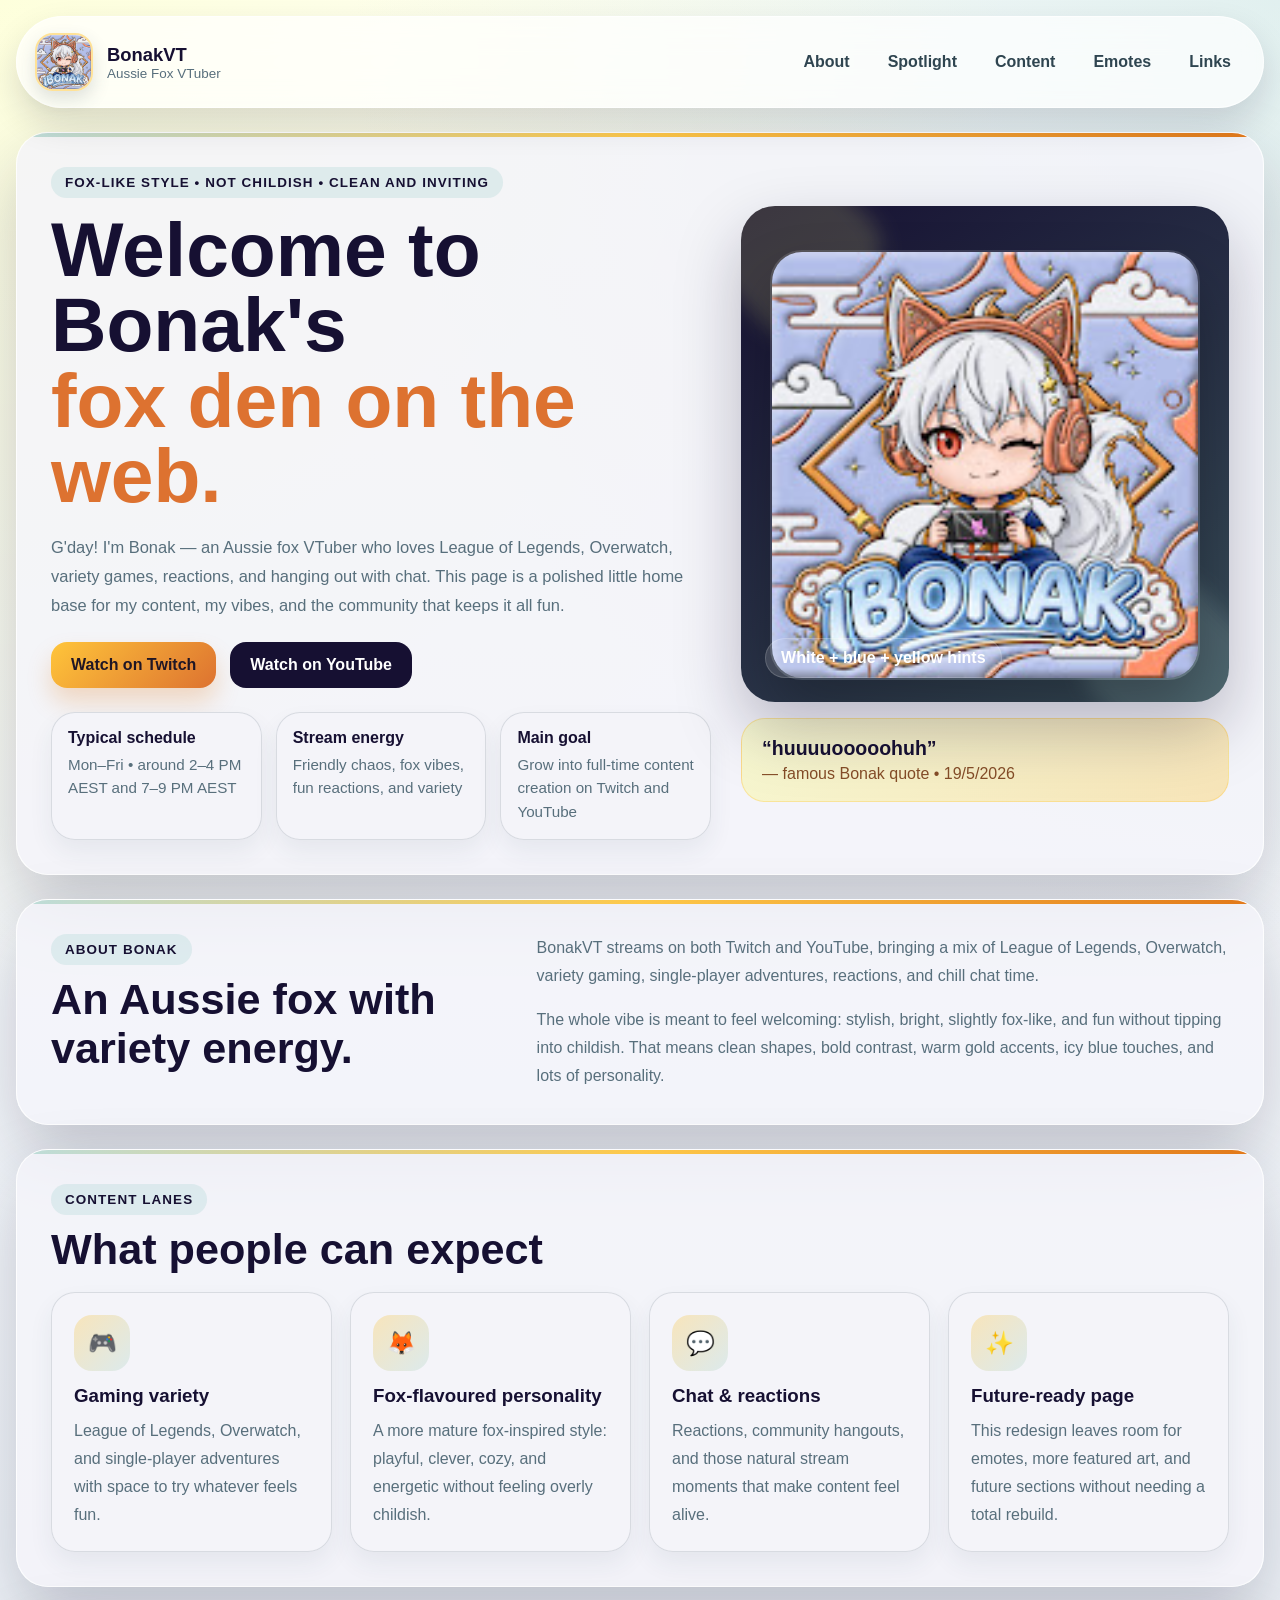
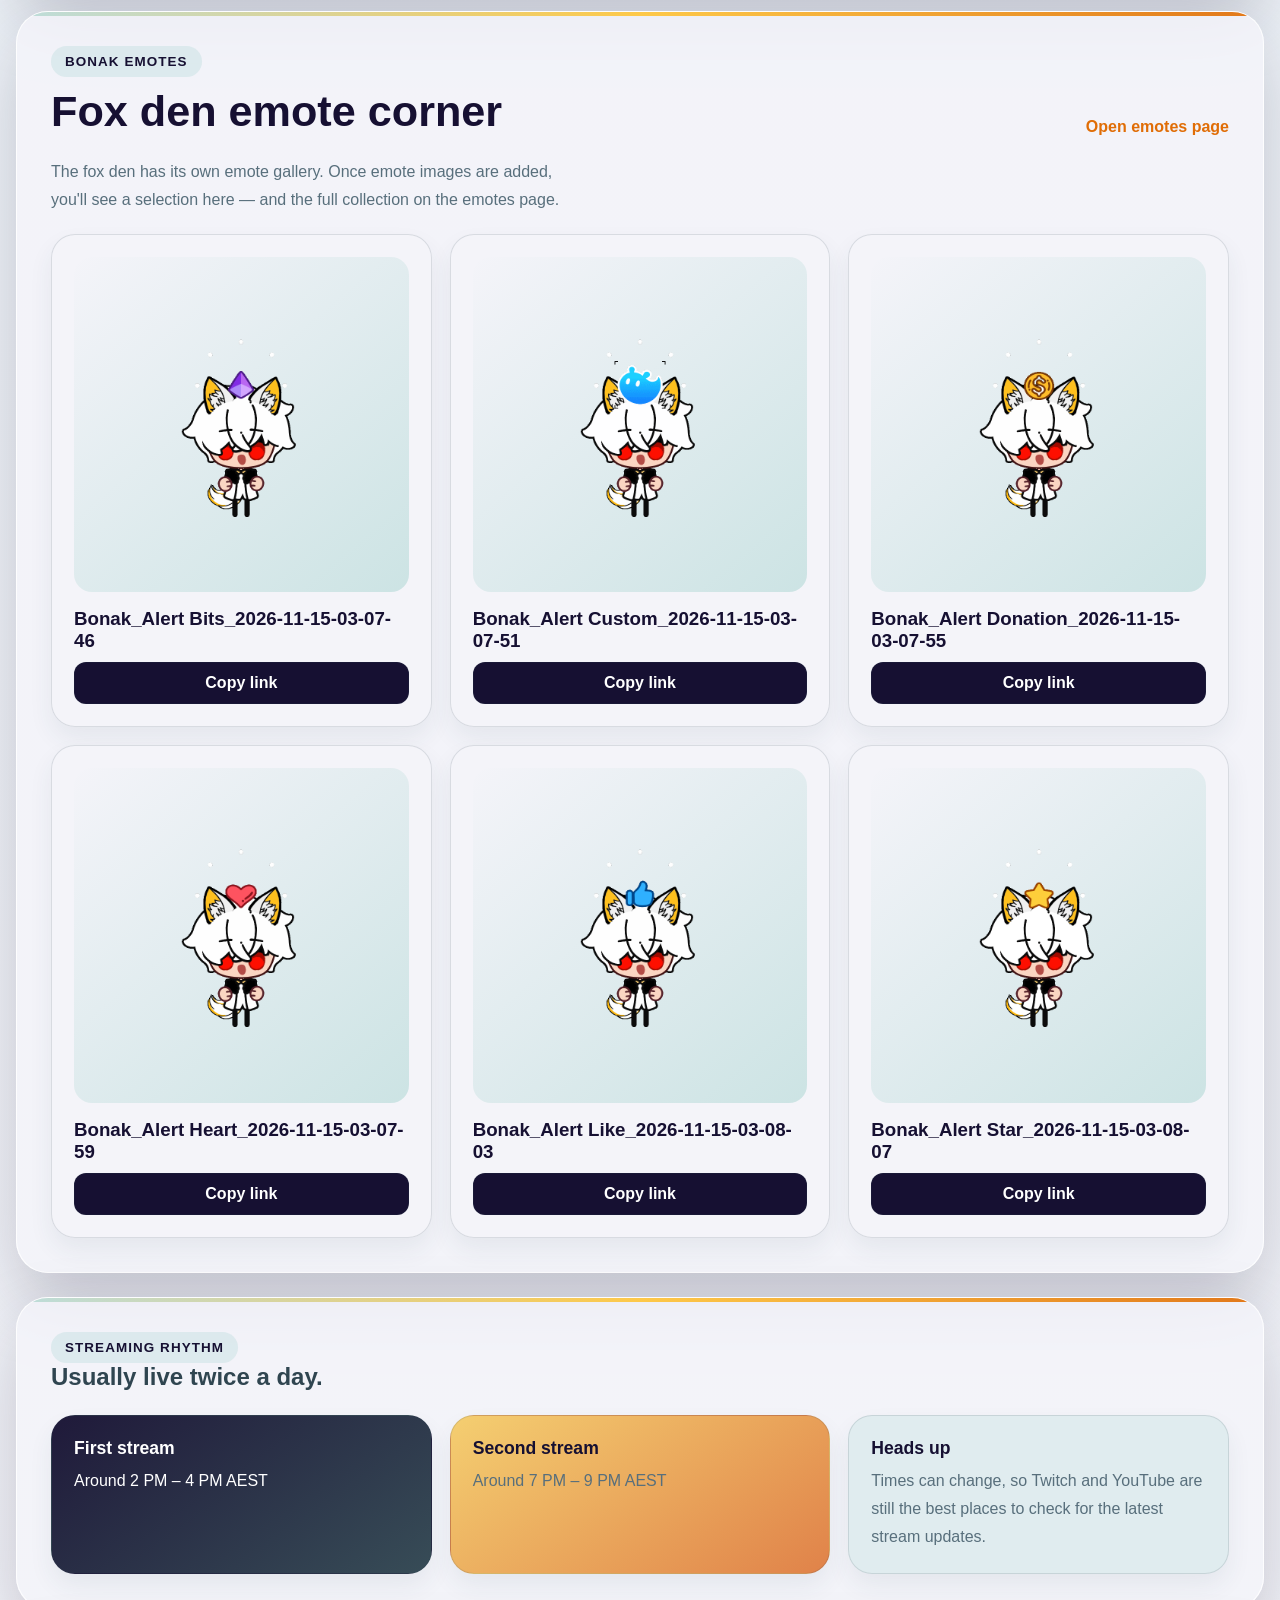
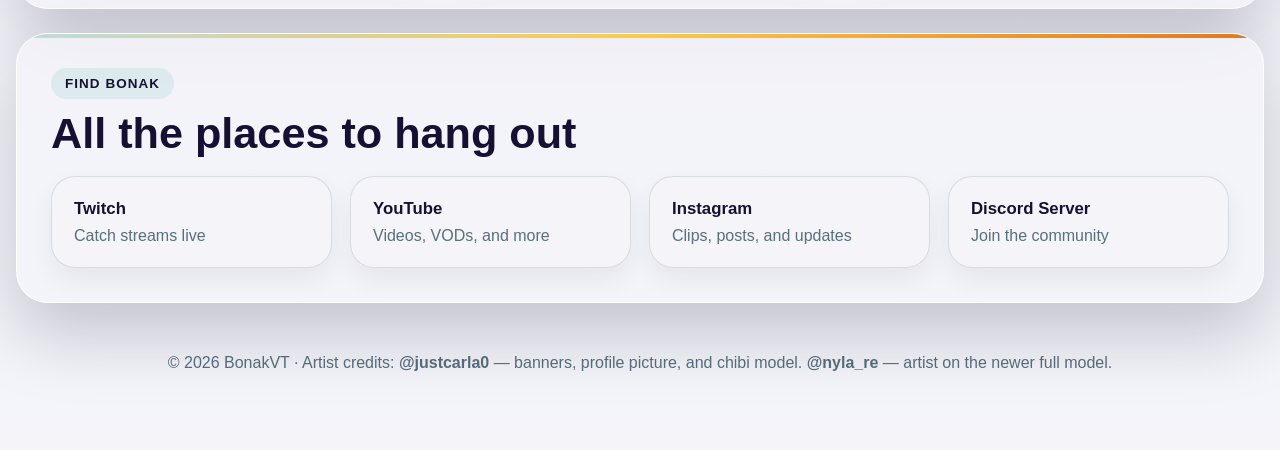
==== commit 90387b38: "gone" ====
--- a/index.html
+++ b/index.html
@@ -106,38 +106,7 @@
         </div>
       </section>
 
-      <section id="spotlight" class="panel spotlight-panel">
-        <div class="panel-heading">
-          <div>
-            <span class="section-kicker">Stream spotlight</span>
-            <h2>Featured stream / VOD highlight</h2>
-          </div>
-          <p class="section-note">This area is ready for a real livestream thumbnail. For now it uses a styled placeholder based on Bonak's branding.</p>
-        </div>
-
-        <div class="spotlight-layout">
-          <div class="spotlight-thumb-wrap">
-            <img src="pic/featured-stream.jpg" alt="BonakVT featured stream thumbnail placeholder" class="spotlight-thumb">
-          </div>
-
-          <div class="spotlight-info">
-            <div class="pill-row">
-              <span class="pill">Variety Games</span>
-              <span class="pill">Fox Vibes</span>
-              <span class="pill">Community Chat</span>
-            </div>
-            <h3>Latest stream spotlight</h3>
-            <p>
-              If you want a real thumbnail here later, just replace <code>pic/featured-stream.jpg</code> with Bonak's newest livestream or VOD art.
-              The layout is already prepared for it.
-            </p>
-            <div class="spotlight-actions">
-              <a href="https://www.youtube.com/@Bonakvtuber" target="_blank" rel="noopener noreferrer" class="btn btn-primary">See YouTube videos</a>
-              <a href="https://www.twitch.tv/bonakvt" target="_blank" rel="noopener noreferrer" class="btn btn-ghost">See Twitch channel</a>
-            </div>
-          </div>
-        </div>
-      </section>
+
 
       <section id="content" class="panel">
         <div class="panel-heading compact-gap">
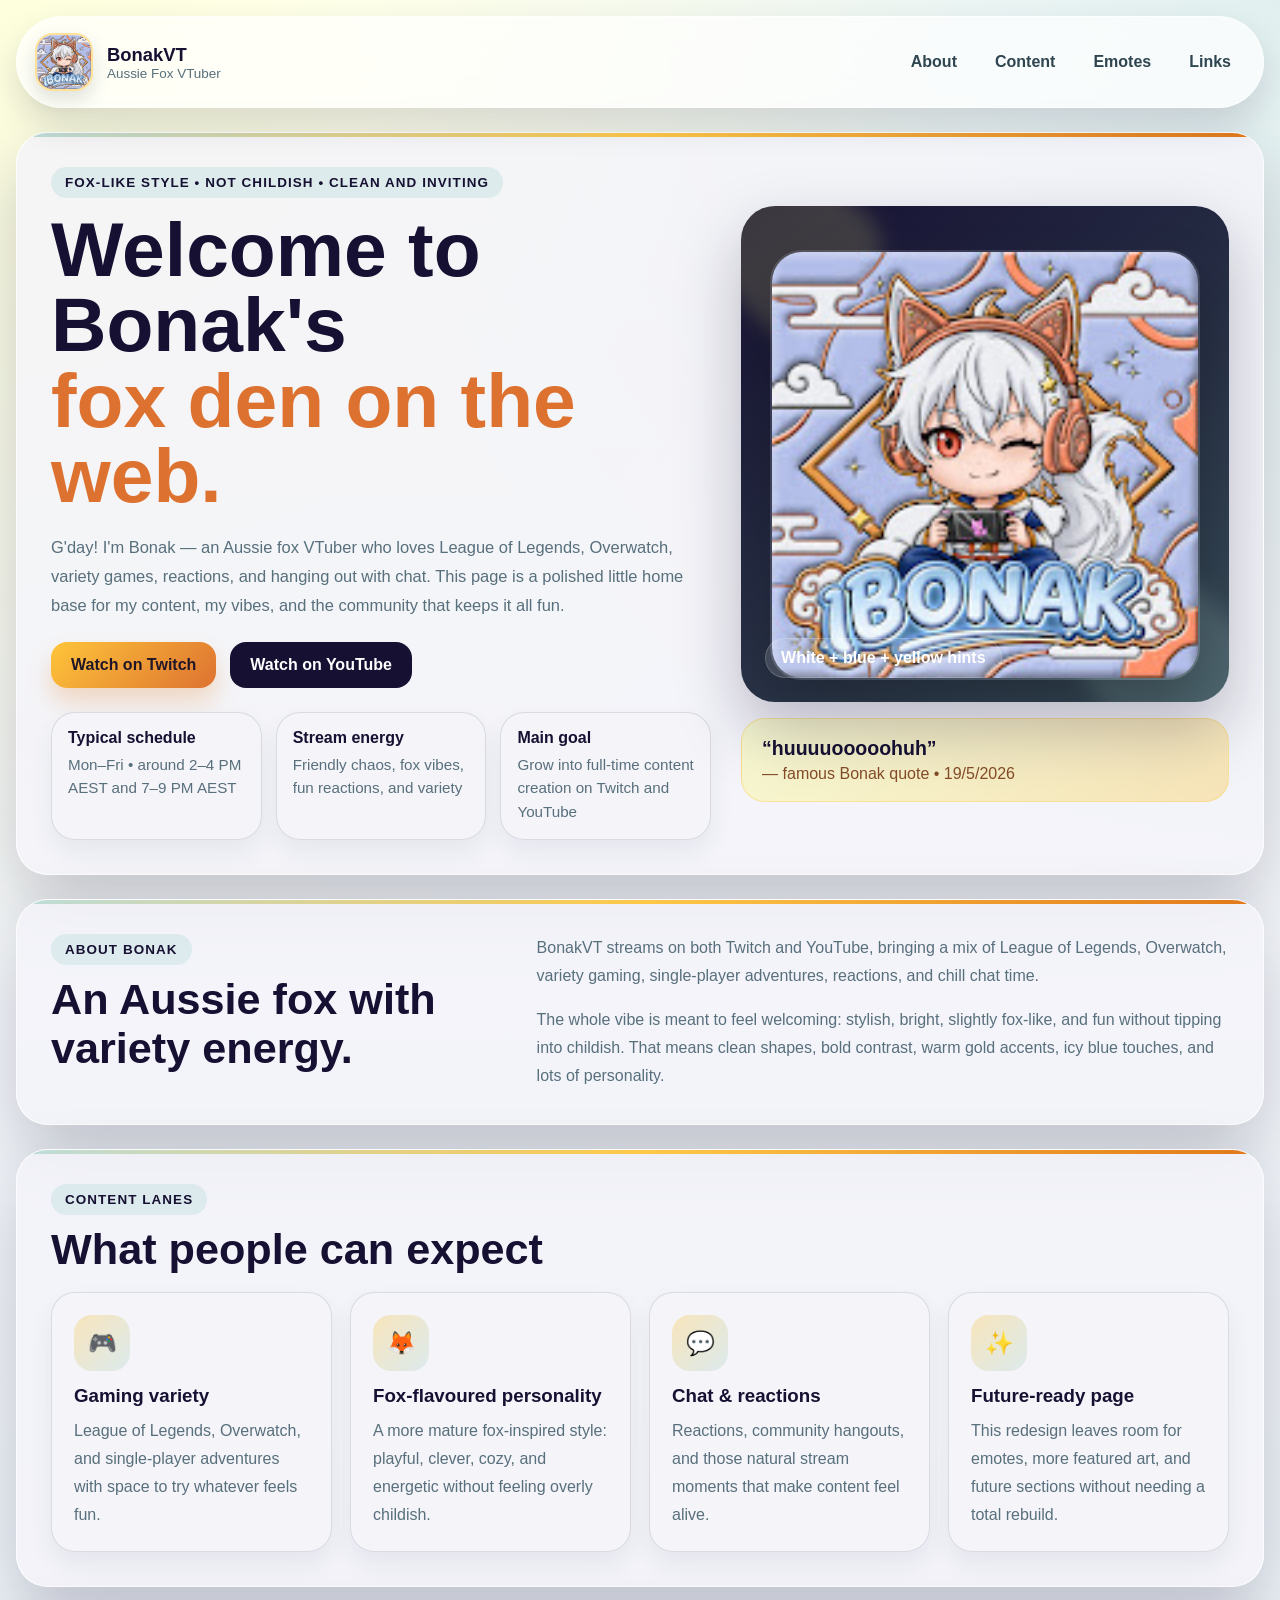
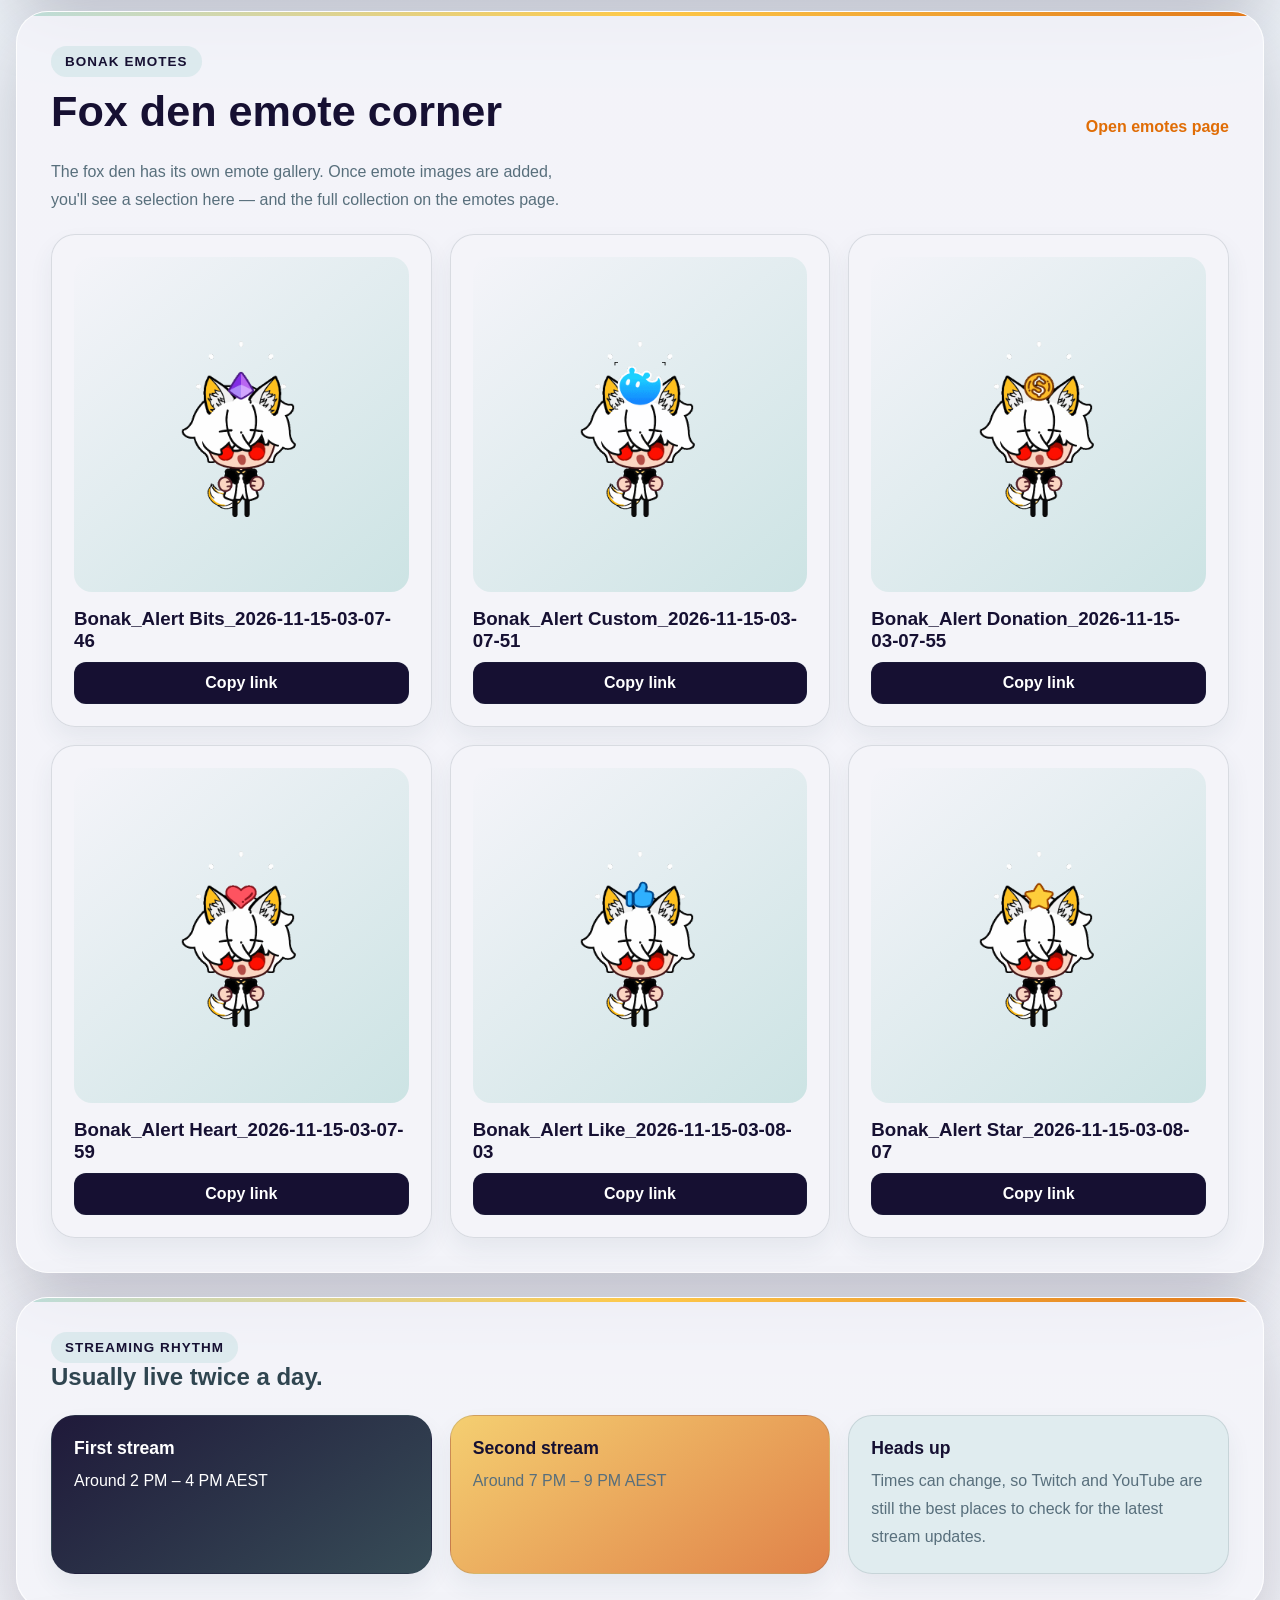
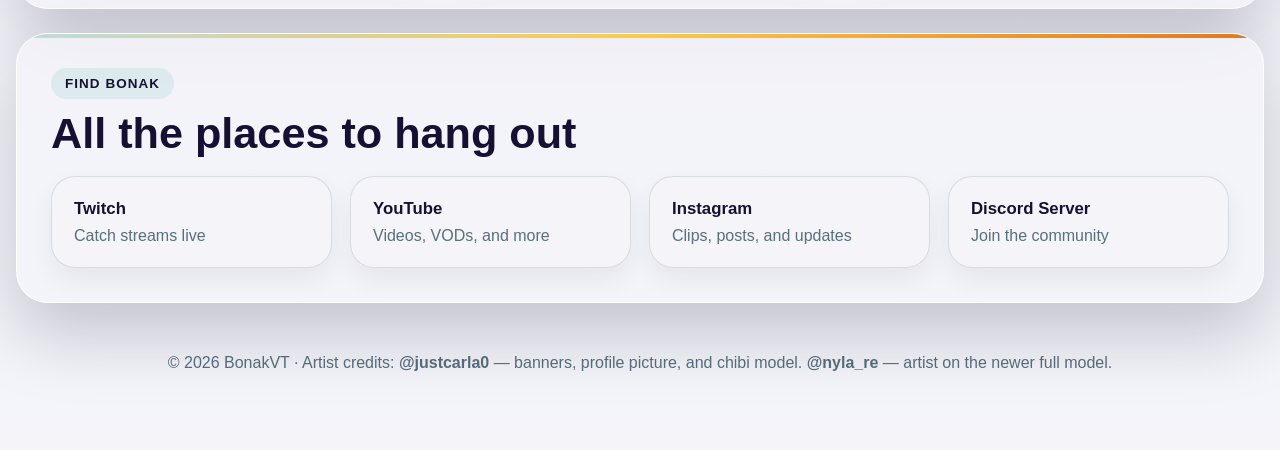
==== commit 3fe78ecb: "no spotlight" ====
--- a/index.html
+++ b/index.html
@@ -36,7 +36,6 @@
 
       <nav class="nav-menu">
         <a href="#about">About</a>
-        <a href="#spotlight">Spotlight</a>
         <a href="#content">Content</a>
         <a href="#emotes">Emotes</a>
         <a href="#links">Links</a>
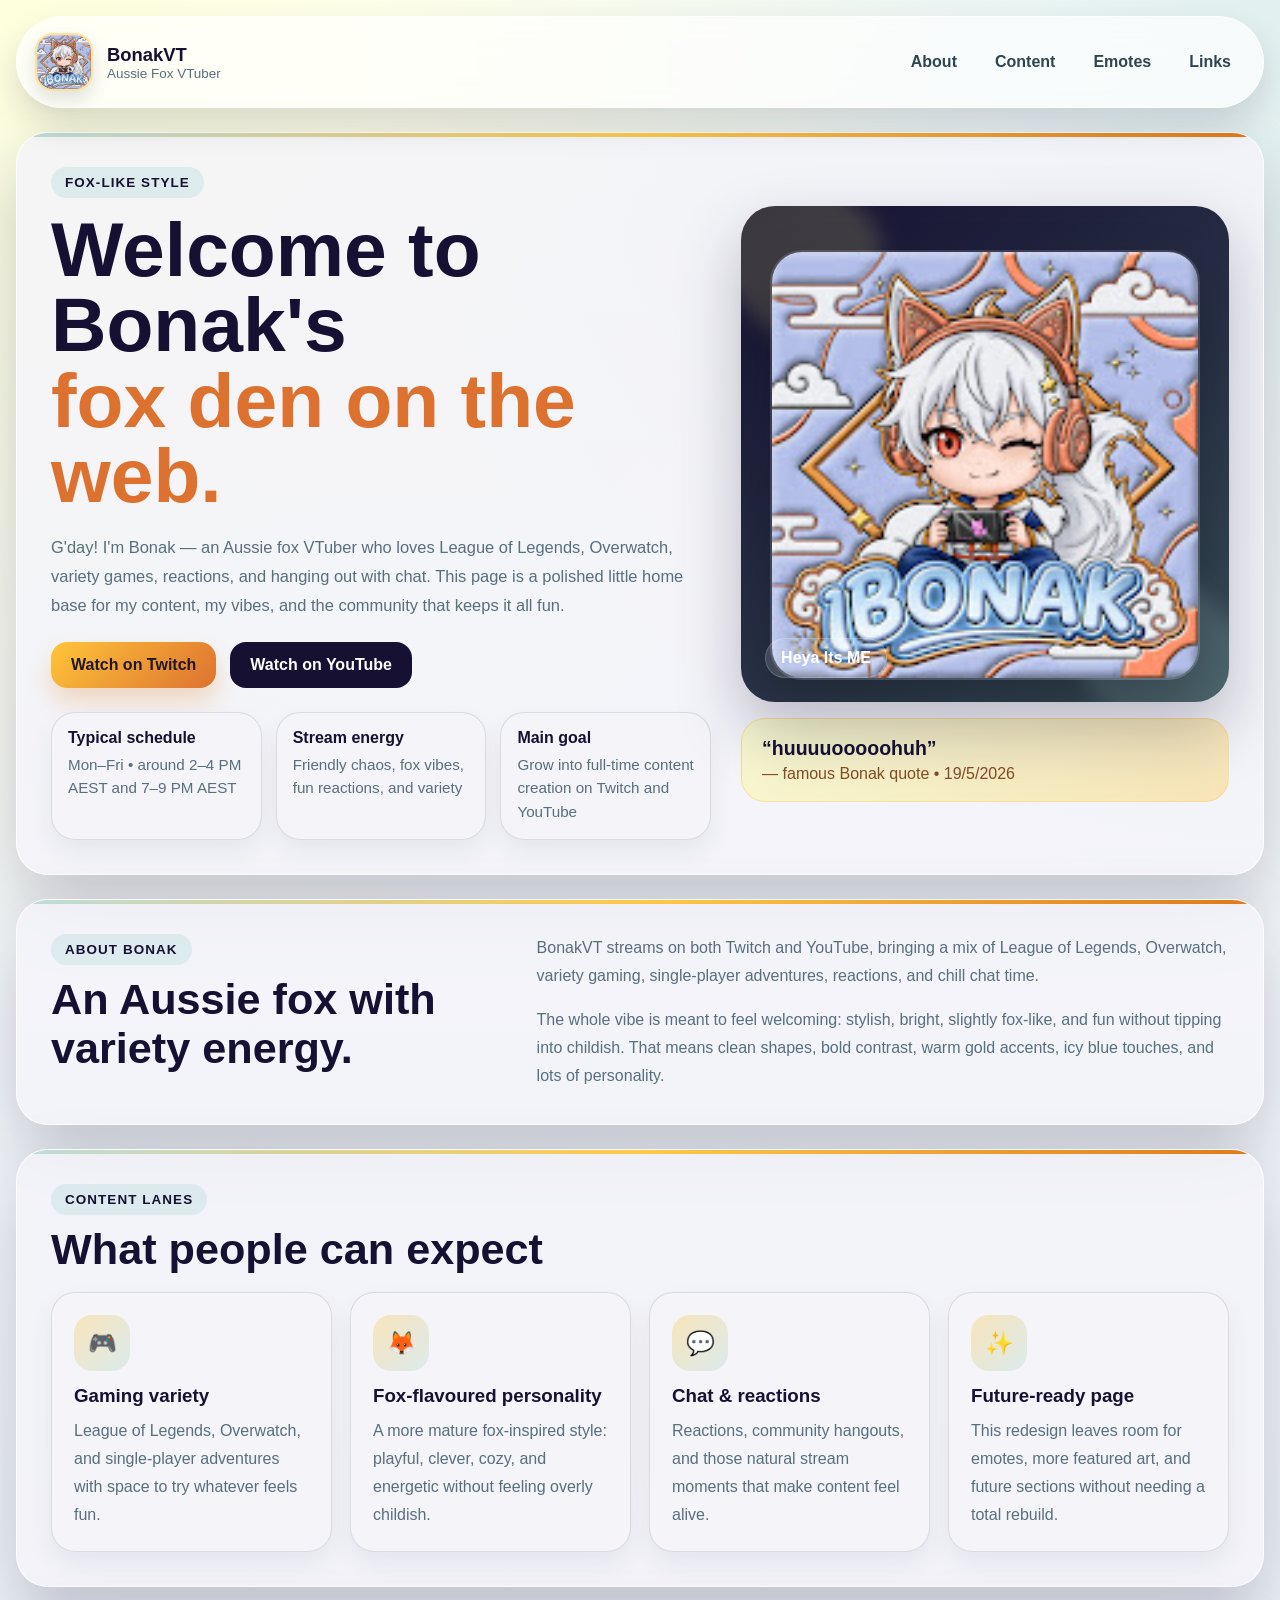
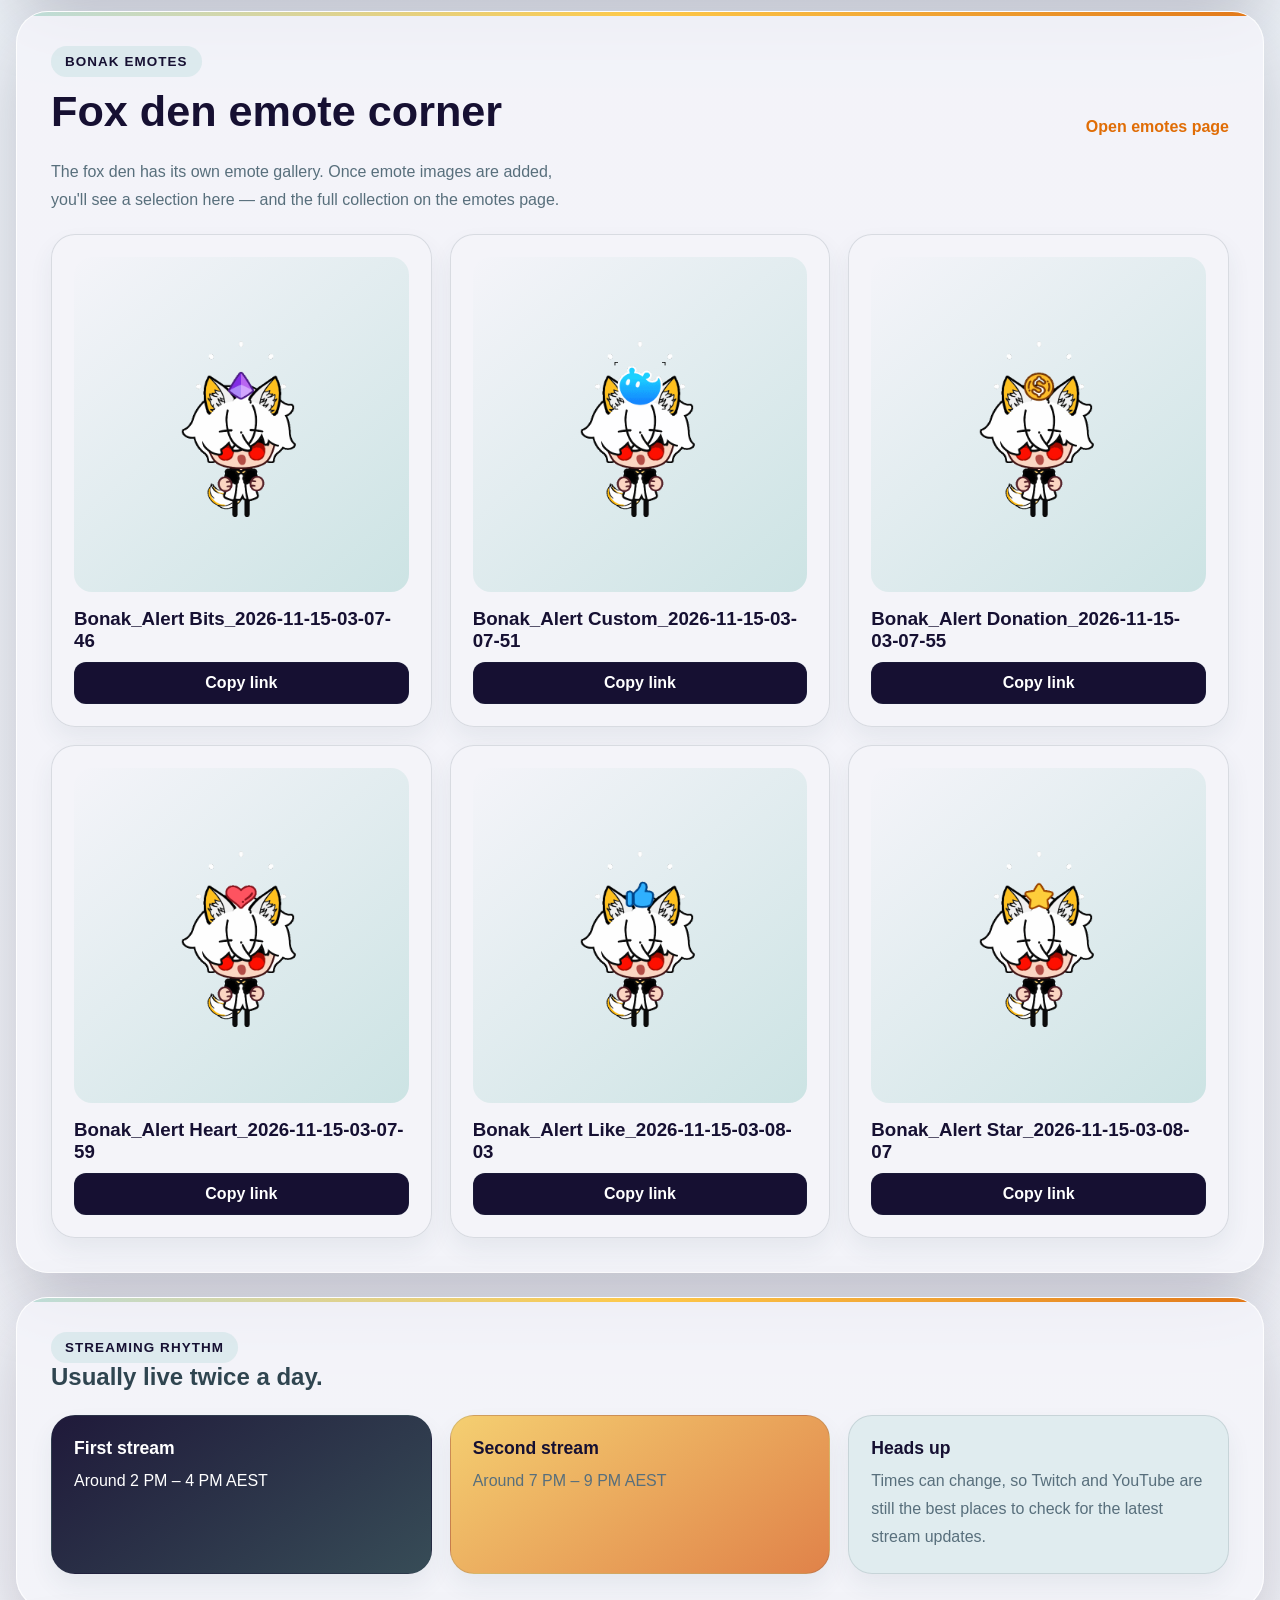
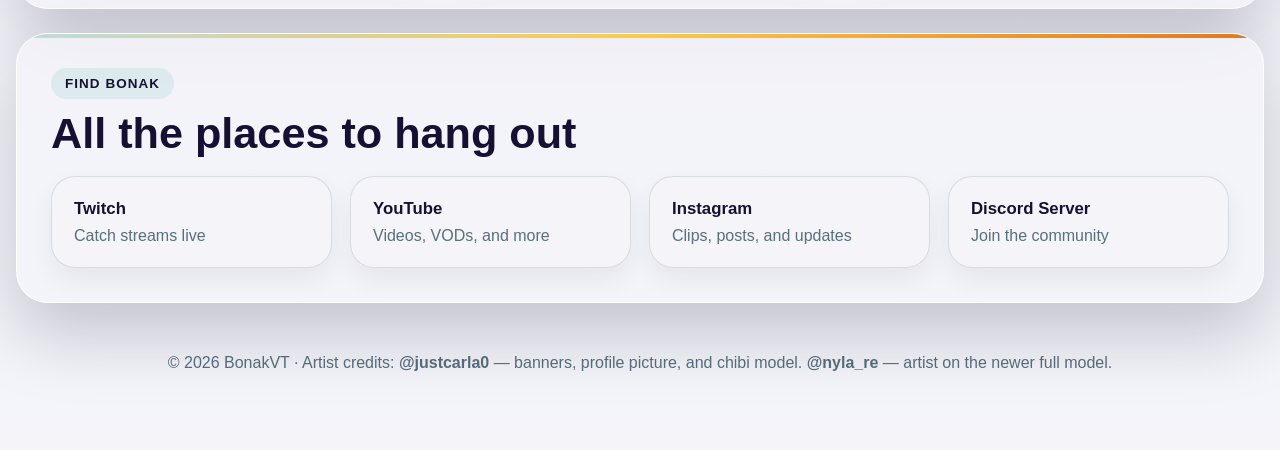
==== commit b29ba669: "haha" ====
--- a/index.html
+++ b/index.html
@@ -45,7 +45,7 @@
     <main id="top">
       <section class="hero panel hero-panel">
         <div class="hero-copy">
-          <span class="eyebrow">Fox-like style • not childish • clean and inviting</span>
+          <span class="eyebrow">Fox-like style</span>
           <h1>Welcome to Bonak's<br><span>fox den on the web.</span></h1>
           <p class="hero-text">
             G'day! I'm Bonak — an Aussie fox VTuber who loves League of Legends, Overwatch, variety games,
@@ -78,7 +78,7 @@
           <div class="visual-card">
             <div class="visual-glow"></div>
             <img src="pic/pfp.jpg" alt="BonakVT fox VTuber avatar" class="hero-avatar">
-            <div class="visual-badge">White + blue + yellow hints</div>
+            <div class="visual-badge">Heya Its ME</div>
           </div>
           <div class="quote-box">
             <p>“huuuuooooohuh”</p>
